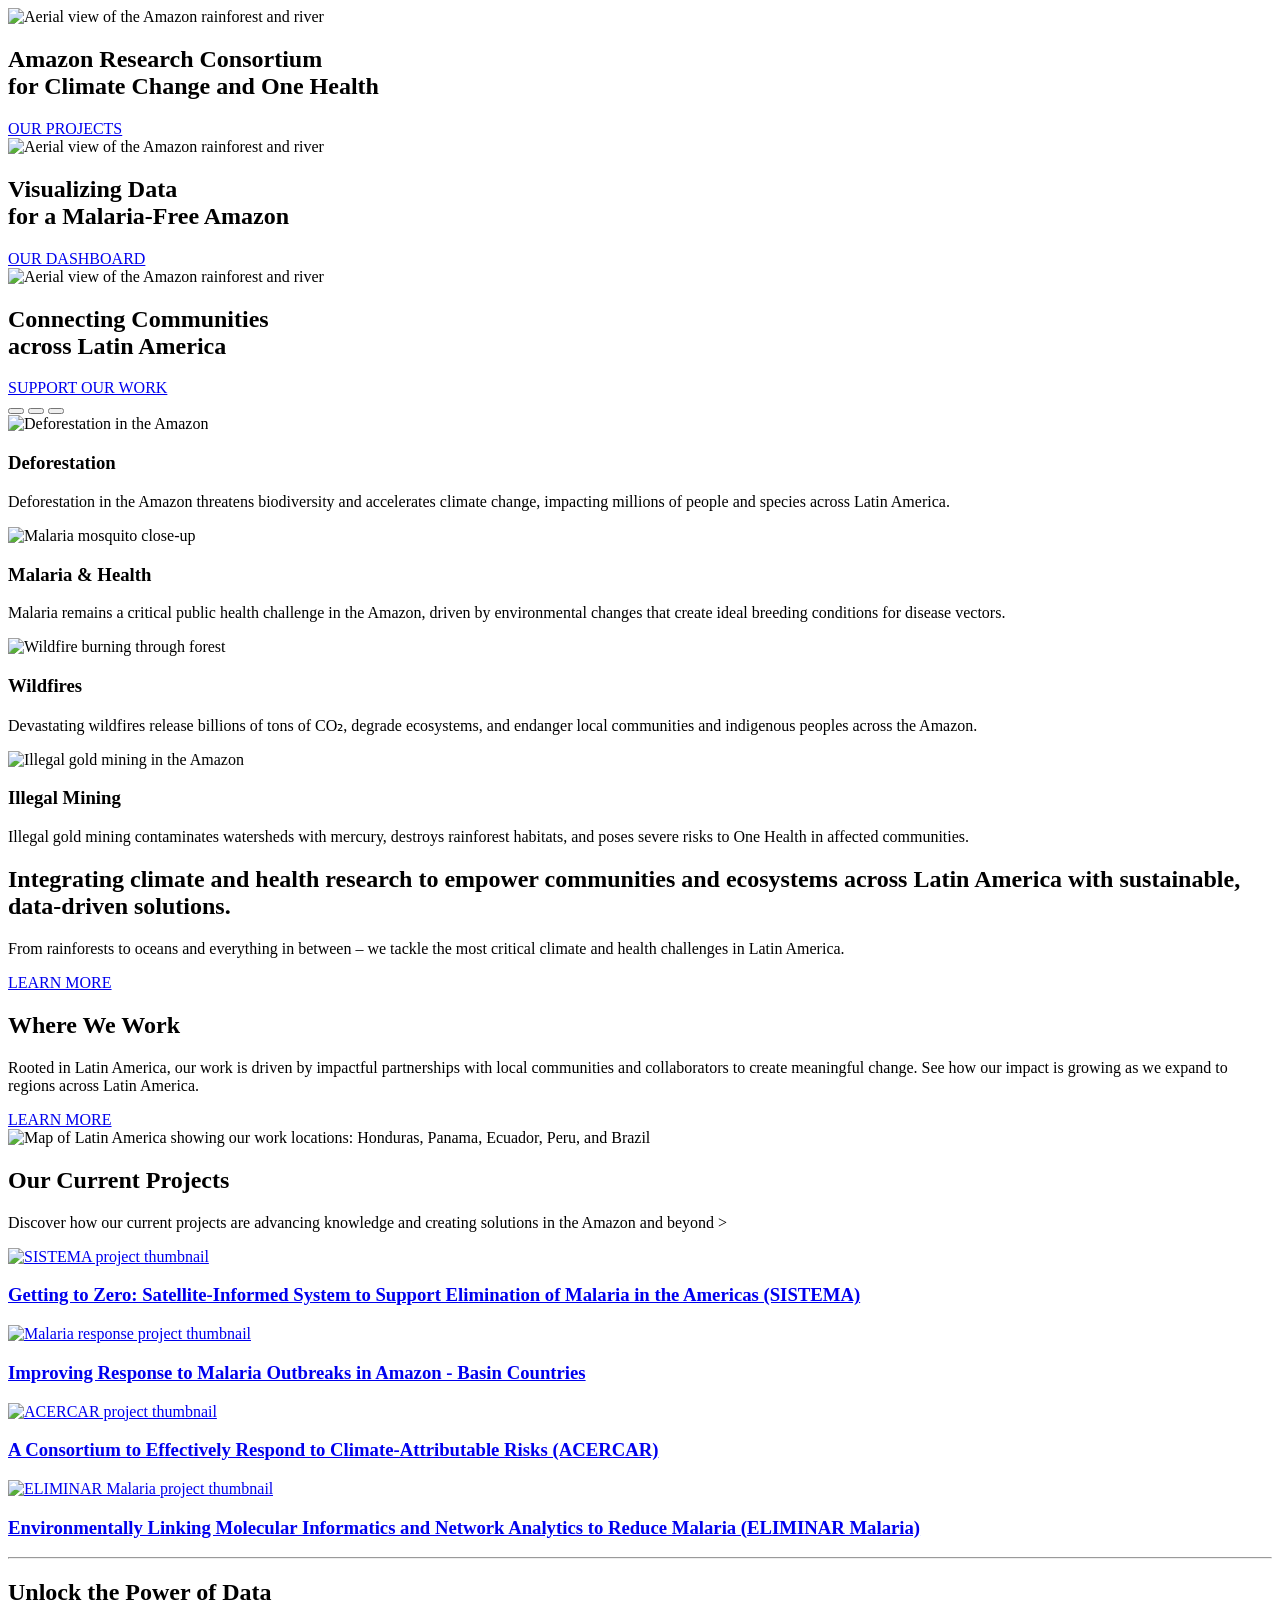
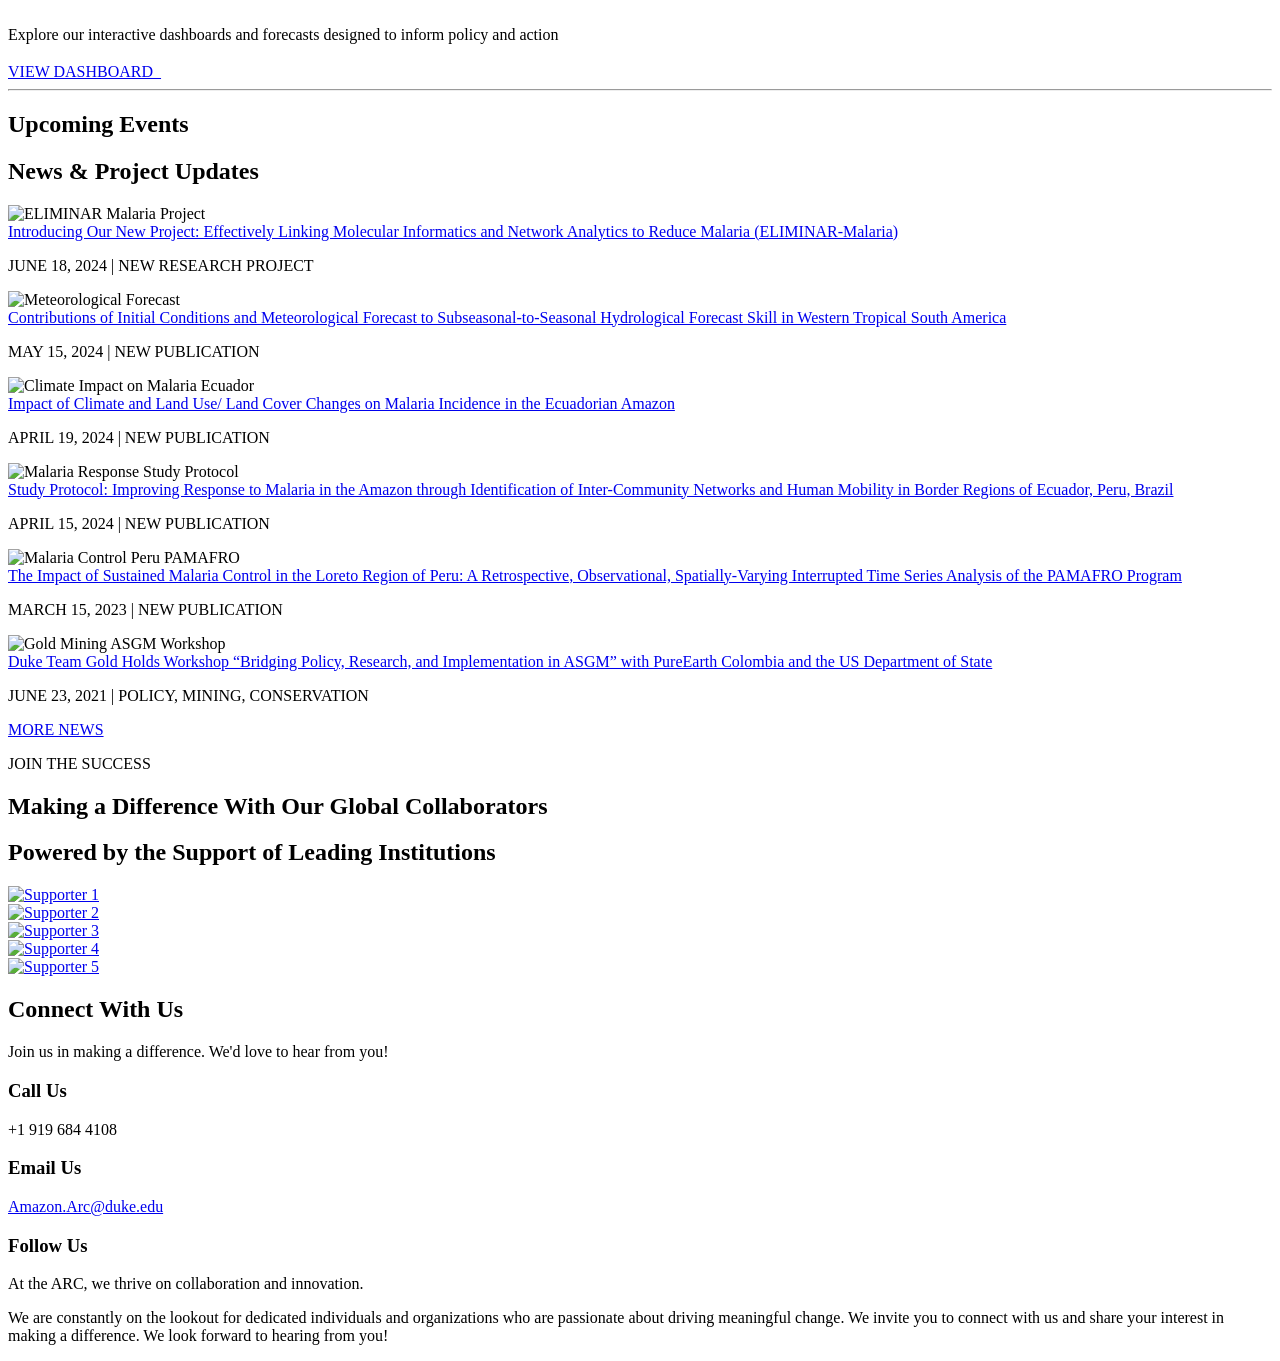
==== index.html @ e41f443b "main.html finished in desktop" ====
<!doctype html>
<html lang="en">
  <head>
    <meta charset="UTF-8" />
    <meta name="viewport" content="width=device-width, initial-scale=1.0" />
    <title>Amazon Research Consortium for Climate Change and One Health</title>
    <script>
      const isLocal = location.hostname === 'localhost' || location.hostname === '127.0.0.1';
      const base = document.createElement('base');
      base.href = isLocal ? '/' : '/amazonresearchconsortium/';
      document.head.prepend(base);
    </script>
    <link rel="stylesheet" href="css/index.css" />
  </head>
  <body>
    <div id="navbar"></div>
    <script src="js/components/navbar.js"></script>
    <script src="js/index.js" defer></script>

    <!-- Hero Section – Carousel -->
    <section class="hero">
      <div class="hero-track" id="heroCarousel">

        <!-- Slide 1 -->
        <div class="hero-slide">
          <img src="assets/Images-Media/banner-image1.jpg" alt="Aerial view of the Amazon rainforest and river" class="hero-img" />
          <div class="hero-overlay"></div>
          <div class="hero-content">
            <h1 class="hero-title">
              Amazon Research Consortium<br />
              <span class="hero-title-italic">for</span> Climate Change and One Health
            </h1>
            <a href="#our_projects" class="hero-cta">OUR PROJECTS <i class="fa-solid fa-caret-down"></i></a>
          </div>
        </div>

        <!-- Slide 2 -->
        <div class="hero-slide">
          <img src="assets/Images-Media/banner-image2.jpg" alt="Aerial view of the Amazon rainforest and river" class="hero-img" />
          <div class="hero-overlay"></div>
          <div class="hero-content">
            <h1 class="hero-title">
              Visualizing Data<br />
              <span class="hero-title-italic">for</span> a Malaria-Free Amazon
            </h1>
            <a href="#data-hub-section" class="hero-cta">OUR DASHBOARD <i class="fa-solid fa-caret-down"></i></a>
          </div>
        </div>

        <!-- Slide 3 -->
        <div class="hero-slide">
          <img src="assets/Images-Media/banner-image3.jpg" alt="Aerial view of the Amazon rainforest and river" class="hero-img" />
          <div class="hero-overlay"></div>
          <div class="hero-content">
            <h1 class="hero-title">
              Connecting Communities<br />
              <span class="hero-title-italic">across</span> Latin America
            </h1>
            <a href="#news-section" class="hero-cta">SUPPORT OUR WORK <i class="fa-solid fa-caret-down"></i></a>
          </div>
        </div>

      </div>

      <!-- Hero navigation dots -->
      <div class="hero-dots" id="heroDots">
        <button class="hero-dot active" aria-label="Slide 1"></button>
        <button class="hero-dot" aria-label="Slide 2"></button>
        <button class="hero-dot" aria-label="Slide 3"></button>
      </div>
    </section>

    <!-- Mission Section -->
    <section id="main-content" class="mission">
      <div class="mission-inner">
        <div class="mission-mosaic">

          <!-- Card 1: Deforestation -->
          <div class="flip-card" tabindex="0" role="button" aria-label="Learn about Deforestation">
            <div class="flip-card-inner">
              <div class="flip-card-front">
                <img src="assets/Images-Media/1.jpg" alt="Deforestation in the Amazon" class="mosaic-img" />
                <div class="flip-hint"><i class="fa-solid fa-hand-pointer"></i></div>
              </div>
              <div class="flip-card-back">
                <h3 class="flip-back-title">Deforestation</h3>
                <p class="flip-back-text">Deforestation in the Amazon threatens biodiversity and accelerates climate change, impacting millions of people and species across Latin America.</p>
              </div>
            </div>
          </div>

          <!-- Card 2: Malaria Mosquito -->
          <div class="flip-card" tabindex="0" role="button" aria-label="Learn about Malaria">
            <div class="flip-card-inner">
              <div class="flip-card-front">
                <img src="assets/Images-Media/2.jpg" alt="Malaria mosquito close-up" class="mosaic-img" />
                <div class="flip-hint"><i class="fa-solid fa-hand-pointer"></i></div>
              </div>
              <div class="flip-card-back">
                <h3 class="flip-back-title">Malaria &amp; Health</h3>
                <p class="flip-back-text">Malaria remains a critical public health challenge in the Amazon, driven by environmental changes that create ideal breeding conditions for disease vectors.</p>
              </div>
            </div>
          </div>

          <!-- Card 3: Wildfire -->
          <div class="flip-card" tabindex="0" role="button" aria-label="Learn about Wildfires">
            <div class="flip-card-inner">
              <div class="flip-card-front">
                <img src="assets/Images-Media/3.jpg" alt="Wildfire burning through forest" class="mosaic-img" />
                <div class="flip-hint"><i class="fa-solid fa-hand-pointer"></i></div>
              </div>
              <div class="flip-card-back">
                <h3 class="flip-back-title">Wildfires</h3>
                <p class="flip-back-text">Devastating wildfires release billions of tons of CO₂, degrade ecosystems, and endanger local communities and indigenous peoples across the Amazon.</p>
              </div>
            </div>
          </div>

          <!-- Card 4: Gold Mining -->
          <div class="flip-card" tabindex="0" role="button" aria-label="Learn about Gold Mining">
            <div class="flip-card-inner">
              <div class="flip-card-front">
                <img src="assets/Images-Media/4.jpg" alt="Illegal gold mining in the Amazon" class="mosaic-img" />
                <div class="flip-hint"><i class="fa-solid fa-hand-pointer"></i></div>
              </div>
              <div class="flip-card-back">
                <h3 class="flip-back-title">Illegal Mining</h3>
                <p class="flip-back-text">Illegal gold mining contaminates watersheds with mercury, destroys rainforest habitats, and poses severe risks to One Health in affected communities.</p>
              </div>
            </div>
          </div>

        </div>
        <div class="mission-text">
          <h2 class="mission-heading">
            Integrating climate and health research to empower communities
            and ecosystems across Latin America with sustainable, data-driven
            solutions.
          </h2>
          <p class="mission-sub">
            From rainforests to oceans and everything in between &ndash; we tackle the most
            critical climate and health challenges in Latin America.
          </p>
          <a href="pages/thegroup/about.html" class="mission-btn">LEARN MORE</a>
        </div>
      </div>
    </section>

    <!-- Where We Work Section -->
    <section class="where-we-work">
      <div class="where-inner">
        <div class="where-text">
          <h2 class="where-heading">Where We Work</h2>
          <p class="where-sub">
            Rooted in Latin America, our work is driven by impactful partnerships with local
            communities and collaborators to create meaningful change. See how our
            impact is growing as we expand to regions across Latin America.
          </p>
          <a href="#" class="where-btn">LEARN MORE</a>
        </div>
        <div class="where-map">
          <img
            src="assets/Images-Media/map-view.png"
            alt="Map of Latin America showing our work locations: Honduras, Panama, Ecuador, Peru, and Brazil"
            class="where-map-img"
          />
        </div>
      </div>
    </section>

    <!-- Our Current Projects Section -->
    <section id="our_projects" class="projects">
      <div class="projects-header">
        <h2 class="projects-title">Our Current Projects</h2>
        <p class="projects-subtitle">
          Discover how our current projects are advancing knowledge and creating solutions in the Amazon and beyond &gt;
        </p>
      </div>
      <div class="projects-grid">
        <a href="pages/ourwork/sistema.html" class="project-card">
          <div class="project-img-placeholder">
            <img src="assets/Images-Media/project1.jpg" alt="SISTEMA project thumbnail">
          </div>
          <h3 class="project-name">Getting to Zero: Satellite-Informed System to Support Elimination of Malaria in the Americas (SISTEMA)</h3>
        </a>
        <a href="pages/ourwork/malaria.html" class="project-card">
          <div class="project-img-placeholder">
            <img src="assets/Images-Media/project2.jpg" alt="Malaria response project thumbnail">
          </div>
          <h3 class="project-name">Improving Response to Malaria Outbreaks in Amazon - Basin Countries</h3>
        </a>
        <a href="pages/ourwork/acercar.html" class="project-card">
          <div class="project-img-placeholder">
            <img src="assets/Images-Media/project3.jpg" alt="ACERCAR project thumbnail">
          </div>
          <h3 class="project-name">A Consortium to Effectively Respond to Climate-Attributable Risks (ACERCAR)</h3>
        </a>
        <a href="pages/ourwork/eliminar.html" class="project-card">
          <div class="project-img-placeholder">
            <img src="assets/Images-Media/project4.jpg" alt="ELIMINAR Malaria project thumbnail">
          </div>
          <h3 class="project-name">Environmentally Linking Molecular Informatics and Network Analytics to Reduce Malaria (ELIMINAR Malaria)</h3>
        </a>
      </div>
    </section>

    <!-- Unlock the Power of Data – Hub Section -->
    <section id="data-hub-section" class="data-hub-section">
      <hr class="data-divider" />
      <h2 class="data-title">Unlock the Power of Data</h2>
      <p class="data-subtitle">Explore our interactive dashboards and forecasts designed to inform policy and action</p>

      <!-- Tab Navigation Strip -->
      <div class="data-tabs-wrap">
        <div class="data-tabs" id="dataTabs" role="tablist"></div>
      </div>

      <!-- Spotlight Panel -->
      <div class="data-spotlight">

        <!-- Left: Visual Preview -->
        <div class="data-preview" id="dataPreview">
          <div class="data-preview-top">
            <span class="data-preview-dot"></span>
            <span class="data-preview-dot"></span>
            <span class="data-preview-dot"></span>
          </div>
          <div class="data-preview-body">
            <i class="data-preview-icon" id="dataPreviewIcon"></i>
            <p class="data-preview-label" id="dataPreviewLabel"></p>
          </div>
          <div class="data-preview-chart" id="dataPreviewChart"></div>
        </div>

        <!-- Right: Info Panel -->
        <div class="data-info" id="dataInfo">
          <span class="data-badge" id="dataBadge"></span>
          <h3 class="data-spot-title" id="dataSpotTitle"></h3>
          <p class="data-spot-desc" id="dataSpotDesc"></p>
          <div class="data-spot-tags" id="dataSpotTags"></div>
          <a href="#" class="data-view-btn" id="dataViewBtn">
            VIEW DASHBOARD &nbsp;<i class="fa-solid fa-arrow-up-right-from-square"></i>
          </a>
        </div>

      </div>
    </section>

    <!-- Upcoming Events Section -->
    <section class="events">
      <hr class="events-divider" />
      <h2 class="events-title">Upcoming Events</h2>
      <!-- Events are loaded dynamically from events.json -->
      <div class="events-content"></div>
    </section>
    <script src="js/components/events.js"></script>

    <!-- News & Project Updates Section -->
    <section id="news-section" class="news">
      <h2 class="news-title">News & Project Updates</h2>
      <div class="news-grid">

        <!-- Card 1 -->
        <article class="news-card">
          <div class="news-card__img">
            <img src="assets/Images-Media/news1.jpg" alt="ELIMINAR Malaria Project">
          </div>
          <div class="news-card__body">
            <a href="https://journals.ametsoc.org/view/journals/hydr/25/5/JHM-D-23-0064.1.xml" class="news-card__link">Introducing Our New Project: Effectively Linking Molecular Informatics and Network Analytics to Reduce Malaria (ELIMINAR-Malaria)</a>
            <p class="news-card__meta">JUNE 18, 2024 | NEW RESEARCH PROJECT</p>
          </div>
        </article>

        <!-- Card 2 -->
        <article class="news-card">
          <div class="news-card__img">
            <img src="assets/Images-Media/news2.jpg" alt="Meteorological Forecast">
          </div>
          <div class="news-card__body">
            <a href="https://journals.ametsoc.org/view/journals/hydr/25/5/JHM-D-23-0064.1.xml" class="news-card__link">Contributions of Initial Conditions and Meteorological Forecast to Subseasonal-to-Seasonal Hydrological Forecast Skill in Western Tropical South America</a>
            <p class="news-card__meta">MAY 15, 2024 | NEW PUBLICATION</p>
          </div>
        </article>

        <!-- Card 3 -->
        <article class="news-card">
          <div class="news-card__img">
            <img src="assets/Images-Media/news3.jpg" alt="Climate Impact on Malaria Ecuador">
          </div>
          <div class="news-card__body">
            <a href="https://journals.plos.org/climate/article?id=10.1371/journal.pclm.0000315" class="news-card__link">Impact of Climate and Land Use/ Land Cover Changes on Malaria Incidence in the Ecuadorian Amazon</a>
            <p class="news-card__meta">APRIL 19, 2024 | NEW PUBLICATION</p>
          </div>
        </article>

        <!-- Card 4 -->
        <article class="news-card">
          <div class="news-card__img">
            <img src="assets/Images-Media/news4.jpg" alt="Malaria Response Study Protocol">
          </div>
          <div class="news-card__body">
            <a href="https://bmjopen.bmj.com/content/14/4/e078911.info" class="news-card__link">Study Protocol: Improving Response to Malaria in the Amazon through Identification of Inter-Community Networks and Human Mobility in Border Regions of Ecuador, Peru, Brazil</a>
            <p class="news-card__meta">APRIL 15, 2024 | NEW PUBLICATION</p>
          </div>
        </article>

        <!-- Card 5 -->
        <article class="news-card">
          <div class="news-card__img">
            <img src="assets/Images-Media/news5.jpg" alt="Malaria Control Peru PAMAFRO">
          </div>
          <div class="news-card__body">
            <a href="https://www.thelancet.com/journals/lanam/article/PIIS2667-193X(23)00051-0/fulltext" class="news-card__link">The Impact of Sustained Malaria Control in the Loreto Region of Peru: A Retrospective, Observational, Spatially-Varying Interrupted Time Series Analysis of the PAMAFRO Program</a>
            <p class="news-card__meta">MARCH 15, 2023 | NEW PUBLICATION</p>
          </div>
        </article>

        <!-- Card 6 -->
        <article class="news-card">
          <div class="news-card__img">
            <img src="assets/Images-Media/news6.jpg" alt="Gold Mining ASGM Workshop">
          </div>
          <div class="news-card__body">
            <a href="https://www.thelancet.com/journals/lanam/article/PIIS2667-193X(23)00051-0/fulltext" class="news-card__link">Duke Team Gold Holds Workshop &ldquo;Bridging Policy, Research, and Implementation in ASGM&rdquo; with PureEarth Colombia and the US Department of State</a>
            <p class="news-card__meta">JUNE 23, 2021 | POLICY, MINING, CONSERVATION</p>
          </div>
        </article>

      </div>
      <a href="pages/news.html" class="news-btn">MORE NEWS</a>
    </section>

    <!-- Global Collaborators -->
    <section class="collaborators">
      <p class="collaborators-label">JOIN THE SUCCESS</p>
      <h2 class="collaborators-title">Making a Difference With Our Global Collaborators</h2>
      <div id="partners"></div>
      <script src="js/components/partners.js"></script>
    </section>

    <!-- Powered by the Support of Leading Institutions -->
    <section class="supporters">
      <h2 class="supporters-title">Powered by the Support of Leading Institutions</h2>
      <div class="supporters-grid">
        <div class="supporters-logo">
          <a href="https://climate.duke.edu">
            <img src="assets/Logo/logo11.png" alt="Supporter 1">
          </a>
        </div>
        <div class="supporters-logo">
          <a href="https://nicholas.duke.edu">
            <img src="assets/Logo/logo12.png" alt="Supporter 2">
          </a>
        </div>
        <div class="supporters-logo">
          <a href="https://appliedsciences.nasa.gov">
            <img src="assets/Logo/logo13.png" alt="Supporter 3">
          </a>
        </div>
        <div class="supporters-logo">
          <a href="https://www.niaid.nih.gov">
            <img src="assets/Logo/logo14.png" alt="Supporter 4">
          </a>
        </div>
        <div class="supporters-logo">
          <a href="https://www.niehs.nih.gov">
            <img src="assets/Logo/logo15.png" alt="Supporter 5">
          </a>
        </div>
      </div>
    </section>

    <!-- Connect With Us Section -->
    <section class="connect" style="background-image: url('assets/Banner-Image/1.png');">
      <div class="connect-overlay"></div>
      <div class="connect-container">
        <div class="connect-header">
          <h2 class="connect-title">Connect With Us</h2>
          <p class="connect-subtitle">Join us in making a difference. We'd love to hear from you!</p>
        </div>

        <div class="connect-content">
          <!-- Contact Info Cards -->
          <div class="contact-info-cards">
            <!-- Phone Card -->
            <div class="info-card">
              <div class="info-card__icon">
                <i class="fa-solid fa-phone"></i>
              </div>
              <h3 class="info-card__title">Call Us</h3>
              <p class="info-card__text">+1 919 684 4108</p>
            </div>

            <!-- Email Card -->
            <div class="info-card">
              <div class="info-card__icon">
                <i class="fa-solid fa-envelope"></i>
              </div>
              <h3 class="info-card__title">Email Us</h3>
              <p class="info-card__text"><a href="mailto:Amazon.Arc@duke.edu">Amazon.Arc@duke.edu</a></p>
            </div>

            <!-- Social Card -->
            <div class="info-card">
              <div class="info-card__icon">
                <i class="fa-solid fa-share-nodes"></i>
              </div>
              <h3 class="info-card__title">Follow Us</h3>
              <div class="info-card__socials">
                <a href="https://x.com/AmazonARC" target="_blank" rel="noopener" title="Follow on X">
                  <i class="fa-brands fa-x-twitter"></i>
                </a>
                <a href="https://www.linkedin.com/company/amazon-research-consortium" target="_blank" rel="noopener" title="Connect on LinkedIn">
                  <i class="fa-brands fa-linkedin-in"></i>
                </a>
              </div>
            </div>
          </div>

          <!-- Right Side Message -->
          <div class="connect-message">
            <div class="message-box">
              <p class="message-italic">At the ARC, we thrive on collaboration and innovation.</p>
              <p class="message-text">
                We are constantly on the lookout for dedicated individuals and organizations who are
                passionate about driving meaningful change. We invite you to connect with us and share your
                interest in making a difference. We look forward to hearing from you!
              </p>
            </div>
          </div>
        </div>
      </div>
    </section>

    <!-- Footer (component) -->
    <div id="footer"></div>
    <script src="js/components/footer.js"></script>
    <script src="js/components/scroll-to-top.js"></script>
  </body>
</html>
---- css/index.css ----
/* Global reset */
html {
  scroll-behavior: smooth;
}

*,
*::before,
*::after {
  box-sizing: border-box;
  margin: 0;
  padding: 0;
}

body {
  font-family: Arial, Helvetica, sans-serif;
  color: #333;
  line-height: 1.6;
}

/*LINK Hero Section */
.hero {
  position: relative;
  width: 100%;
  height: 90vh;
  overflow: hidden;
}

.hero-img {
  position: absolute;
  top: 0;
  left: 0;
  width: 100%;
  height: 100%;
  object-fit: cover;
  object-position: center;
}

.hero-overlay {
  position: absolute;
  inset: 0;
  background: linear-gradient(
    to bottom,
    rgba(223, 215, 215, 0.089) 0%,
    rgba(44, 43, 43, 0.781) 70%,
    rgba(6, 6, 6, 0.628) 100%
  );
}

.hero-content {
  position: absolute;
  inset: 0;
  display: flex;
  flex-direction: column;
  justify-content: flex-end;
  padding: 3rem 4rem;
}

.hero-title {
  font-family: Georgia, "Times New Roman", Times, serif;
  font-weight: 400;
  font-size: 3.5rem;
  line-height: 1.15;
  color: #fff;
  text-shadow: 2px 2px 8px rgba(0, 0, 0, 0.4);
  margin-bottom: 0.5rem;
}

.hero-title-italic {
  font-style: italic;
  font-size: 2.3rem;
  position: relative;
  top: -20px;
  color: #fff;
  text-shadow: 2px 2px 8px rgba(0, 0, 0, 0.4);
  letter-spacing: 0.02em;
  margin-bottom: 2rem;
}

.hero-cta {
  display: inline-flex;
  align-items: center;
  gap: 0.45rem;
  align-self: flex-end;
  padding: 0.9rem 2.4rem;
  border: 2px solid #c8a84b;
  border-radius: 50px;
  background: #c8a84b;
  color: #00264a;
  font-family: "Source Sans 3", Arial, sans-serif;
  font-size: 0.85rem;
  font-weight: 700;
  letter-spacing: 0.15em;
  text-transform: uppercase;
  text-decoration: none;
  cursor: pointer;
  transition: background 0.3s ease, border-color 0.3s ease, transform 0.3s ease, box-shadow 0.3s ease;
}

.hero-cta:hover {
  background: #dfc06a;
  border-color: #dfc06a;
  color: #00264a;
  transform: translateY(-3px);
  box-shadow: 0 8px 24px rgba(200, 168, 75, 0.45);
}

/* Hero carousel track */
.hero-track {
  display: flex;
  height: 100%;
  transition: transform 0.7s ease;
  will-change: transform;
}

.hero-slide {
  position: relative;
  flex: 0 0 100%;
  height: 100%;
  overflow: hidden;
}

/* Hero navigation dots */
.hero-dots {
  position: absolute;
  bottom: 1.5rem;
  left: 50%;
  transform: translateX(-50%);
  display: flex;
  gap: 0.75rem;
  z-index: 10;
}

.hero-dot {
  width: 11px;
  height: 11px;
  border-radius: 50%;
  background: rgba(255, 255, 255, 0.45);
  border: 2px solid #fff;
  cursor: pointer;
  padding: 0;
  transition: background 0.3s ease, transform 0.3s ease, border-color 0.3s ease;
}

.hero-dot.active {
  background: #c8a84b;
  border-color: #c8a84b;
  transform: scale(1.25);
}

.hero-dot:hover:not(.active) {
  background: rgba(255, 255, 255, 0.75);
}

/* Responsive adjustments */
@media (max-width: 768px) {
  .hero {
    height: 40vh;
  }

  .hero-content {
    padding: 2rem 1.5rem;
  }

  .hero-cta {
    align-self: center;
    padding: 0.7rem 1.8rem;
    font-size: 0.75rem;
    gap: 0.35rem;
    margin: 1.5rem;
  }
  .hero-title {
    font-weight: 400;
    font-size: 1.5rem;
    line-height: 1.15;
    padding-bottom: 0;
    margin-bottom: 0.3rem;
    text-shadow: 2px 2px 6px rgba(0, 0, 0, 0.5);
  }

  .hero-title-italic {
    font-size: 1.7rem;
    position: relative;
    top: 0px;
    text-shadow: 2px 2px 6px rgba(0, 0, 0, 0.5);
    margin-bottom: 1.5rem;
  }
}

/* ========================
   Mission Section
   ======================== */
.mission {
  padding: 6rem 4rem;
  background: #fff;
  overflow: hidden;
}

.mission-inner {
  max-width: 1300px;
  margin: 0 auto;
  display: flex;
  align-items: center;
  gap: 5rem;
}

/* --- 2x2 Flip Card Grid --- */
.mission-mosaic {
  flex: 0 0 46%;
  min-width: 0;
  display: grid;
  grid-template-columns: 1fr 1fr;
  grid-template-rows: 1fr 1fr;
  gap: 0.75rem;
}

/* Flip card wrapper */
.flip-card {
  position: relative;
  cursor: pointer;
  perspective: 1000px;
  border-radius: 4px;
  outline: none;
}

.flip-card:focus-visible {
  box-shadow: 0 0 0 3px #c8a84b;
}

.flip-card-inner {
  position: relative;
  width: 100%;
  aspect-ratio: 1 / 1;
  transition: transform 0.65s ease;
  transform-style: preserve-3d;
}

.flip-card.flipped .flip-card-inner {
  transform: rotateY(180deg);
}

.flip-card-front,
.flip-card-back {
  position: absolute;
  inset: 0;
  width: 100%;
  height: 100%;
  backface-visibility: hidden;
  -webkit-backface-visibility: hidden;
  border-radius: 4px;
  overflow: hidden;
}

.flip-card-back {
  background: #00264a;
  color: #fff;
  transform: rotateY(180deg);
  display: flex;
  flex-direction: column;
  justify-content: center;
  align-items: center;
  padding: 1.25rem;
  text-align: center;
  gap: 0.6rem;
}

.mosaic-img {
  display: block;
  width: 100%;
  height: 100%;
  object-fit: cover;
  border-radius: 4px;
  transition: transform 0.35s ease, opacity 0.35s ease;
  box-shadow: 0 4px 20px rgba(0, 0, 0, 0.12);
}

.flip-card:not(.flipped):hover .mosaic-img {
  transform: scale(1.04);
  opacity: 0.88;
}

/* Pulsing click hint icon */
.flip-hint {
  position: absolute;
  bottom: 0.55rem;
  right: 0.55rem;
  background: rgba(0, 0, 0, 0.55);
  border-radius: 50%;
  width: 2.1rem;
  height: 2.1rem;
  display: flex;
  align-items: center;
  justify-content: center;
  color: #fff;
  font-size: 0.9rem;
  pointer-events: none;
  animation: pulse-hint 1.8s ease-in-out infinite;
  transition: opacity 0.3s ease;
}

.flip-card.flipped .flip-hint {
  opacity: 0;
}

@keyframes pulse-hint {
  0%,
  100% { opacity: 0.7; transform: scale(1); }
  50%  { opacity: 1;   transform: scale(1.2); }
}

/* Back face text */
.flip-back-title {
  font-family: Georgia, "Times New Roman", Times, serif;
  font-size: clamp(0.95rem, 1.4vw, 1.3rem);
  font-weight: 600;
  color: #c8a84b;
}

.flip-back-text {
  font-size: clamp(0.72rem, 1vw, 0.9rem);
  color: rgba(255, 255, 255, 0.9);
  line-height: 1.6;
}

/* --- Text Column --- */
.mission-text {
  flex: 1;
  min-width: 0;
}

.mission-heading {
  font-family: Georgia, "Times New Roman", Times, serif;
  font-weight: 400;
  font-size: clamp(1.6rem, 2.6vw, 2.3rem);
  line-height: 1.4;
  color: #14505c;
  margin-bottom: 1.5rem;
}

.mission-sub {
  font-size: 1.05rem;
  color: #555;
  line-height: 1.75;
  margin-bottom: 2.5rem;
  max-width: 520px;
}

.mission-btn {
  display: inline-block;
  padding: 1rem 2.4rem;
  background: #00264a;
  color: #fff;
  font-weight: 700;
  font-size: 0.9rem;
  letter-spacing: 0.1em;
  text-decoration: none;
  border: 2px solid #00264a;
  transition:
    background 0.3s ease,
    color 0.3s ease,
    transform 0.3s ease;
}

.mission-btn:hover {
  background: transparent;
  color: #00264a;
  transform: translateY(-2px);
}

/* Mission responsive */
@media (max-width: 1024px) {
  .mission {
    padding: 4rem 2.5rem;
  }

  .mission-inner {
    gap: 3rem;
  }
}

@media (max-width: 768px) {
  .mission {
    padding: 3rem 1.5rem;
  }

  .mission-inner {
    flex-direction: column;
    gap: 2.5rem;
  }

  .mission-mosaic {
    flex: none;
    width: 100%;
    max-width: 500px;
  }

  .mission-text {
    text-align: center;
  }

  .mission-sub {
    max-width: none;
  }

  .mission-btn {
    margin: 0 auto;
  }
}

/* ========================
   Where We Work Section
   ======================== */
.where-we-work {
  position: relative;
  background: linear-gradient(180deg, #fbfdff 0%, #f3faff 40%, #96c3e9 100%);
  overflow: hidden;
}

.where-inner {
  max-width: 1100px;
  margin: 0 auto;
  display: flex;
  align-items: flex-start;
  gap: 2rem;
}

.where-text {
  flex: 0 0 38%;
  padding: 2rem 0 3rem;
}

.where-heading {
  font-family: Georgia, "Times New Roman", Times, serif;
  font-weight: 400;
  font-size: clamp(1.4rem, 2.2vw, 1.9rem);
  line-height: 1.3;
  color: #14505c;
  margin-bottom: 1rem;
}

.where-sub {
  font-size: 0.93rem;
  color: #444;
  line-height: 1.7;
  margin-bottom: 1.8rem;
  max-width: 420px;
}

.where-btn {
  display: inline-block;
  padding: 0.8rem 2rem;
  background: #00264a;
  color: #fff;
  font-weight: 700;
  font-size: 0.85rem;
  letter-spacing: 0.1em;
  text-decoration: none;
  border: 2px solid #00264a;
  transition:
    background 0.3s ease,
    color 0.3s ease,
    transform 0.3s ease;
}

.where-btn:hover {
  background: transparent;
  color: #00264a;
  transform: translateY(-2px);
}

.where-map {
  flex: 1;
  min-width: 0;
  position: relative;
  align-self: flex-start;
  margin-right: -4rem;
}

.where-map-img {
  display: block;
  width: 100%;
  max-width: 500px;
  height: auto;
}

/* Where We Work responsive */
@media (max-width: 1024px) {
  .where-we-work {
    padding: 4rem 0 0 2.5rem;
  }

  .where-inner {
    gap: 1.5rem;
  }

  .where-map {
    margin-right: -2.5rem;
  }
}

@media (max-width: 768px) {
  .where-we-work {
    padding: 3rem 1.5rem 0;
  }

  .where-inner {
    flex-direction: column;
    gap: 2rem;
  }

  .where-text {
    flex: none;
    text-align: center;
    padding: 0 0 1rem;
  }

  .where-sub {
    max-width: none;
  }

  .where-btn {
    margin: 0 auto;
  }

  .where-map {
    margin-right: -1.5rem;
  }

  .where-map-img {
    width: 100%;
  }
}


/* ========================
   Our Current Projects Section
   ======================== */
.projects {
  padding: 3rem 4rem;
  background: #fff;
}

.projects-header {
  text-align: center;
  margin-bottom: 3rem;
}

.projects-title {
  font-family: Georgia, "Times New Roman", Times, serif;
  font-weight: 400;
  font-size: clamp(1.8rem, 2.8vw, 2.5rem);
  color: #14505c;
  margin-bottom: 0.75rem;
}

.projects-subtitle {
  font-size: 1rem;
  color: #555;
  max-width: 700px;
  margin: 0 auto;
}

.projects-grid {
  display: grid;
  grid-template-columns: repeat(4, 1fr);
  gap: 1.5rem;
  max-width: 1300px;
  margin: 0 auto;
}

.project-card {
  text-decoration: none;
  display: flex;
  flex-direction: column;
  gap: 1rem;
  transition: transform 0.3s ease;
}

.project-card:hover {
  transform: translateY(-4px);
}

.project-img-placeholder {
  width: 100%;
  aspect-ratio: 4 / 3;
  background: #b0b8bf; /* fallback color while image loads */
  border-radius: 2px;
  background-size: cover;       /* preserved for compatibility if backgrounds are used */
  background-position: center;  /* center the focal point */
  background-repeat: no-repeat;
  position: relative;           /* for optional overlay pseudo-element */
  overflow: hidden;
  min-height: 140px;            /* fallback for browsers without aspect-ratio */
}

/* Optional subtle overlay if you want to darken images for better contrast */
.project-img-placeholder::after{
  content: "";
  position: absolute;
  inset: 0;
  background: linear-gradient(180deg, rgba(0,0,0,0.0) 0%, rgba(0,0,0,0.18) 100%);
  pointer-events: none;
}

/* Images placed with <img> should fill the placeholder */
.project-img-placeholder img{
  display: block;
  width: 100%;
  height: 100%;
  object-fit: cover;
  object-position: center;
  border-radius: 2px;
}

.project-card:hover .project-img-placeholder {
  box-shadow: 0 6px 20px rgba(0, 0, 0, 0.15);
}

.project-name {
  font-family: Arial, Helvetica, sans-serif;
  font-weight: 700;
  font-size: 0.95rem;
  line-height: 1.45;
  color: #e87722;
}

.project-card:hover .project-name {
  text-decoration: underline;
}

/* Projects responsive */
@media (max-width: 1024px) {
  .projects {
    padding: 4rem 2.5rem;
  }

  .projects-grid {
    grid-template-columns: repeat(2, 1fr);
    gap: 2rem;
  }
}

@media (max-width: 600px) {
  .projects {
    padding: 3rem 1.5rem;
  }

  .projects-grid {
    grid-template-columns: 1fr;
    gap: 2rem;
  }
}

/* ======================================
   Unlock the Power of Data – Hub
   ====================================== */
.data-hub-section {
  padding: 3rem 4rem 5rem;
  background: #fafafa;
}

.data-divider {
  border: none;
  border-top: 2px solid #ccc;
  margin-bottom: 2.5rem;
  max-width: 1200px;
  margin-left: auto;
  margin-right: auto;
}

.data-title {
  font-family: Georgia, "Times New Roman", Times, serif;
  font-weight: 400;
  font-style: italic;
  font-size: clamp(1.8rem, 2.8vw, 2.5rem);
  color: #14505c;
  text-align: center;
  margin-bottom: 0.5rem;
}

.data-subtitle {
  font-family: Arial, Helvetica, sans-serif;
  font-size: 0.93rem;
  color: #444;
  text-align: center;
  margin-bottom: 2.5rem;
}

/* --- Tab Strip --- */
.data-tabs-wrap {
  overflow-x: auto;
  -webkit-overflow-scrolling: touch;
  scrollbar-width: none;
  max-width: 1200px;
  margin: 0 auto 2.5rem;
}

.data-tabs-wrap::-webkit-scrollbar {
  display: none;
}

.data-tabs {
  display: flex;
  gap: 0.5rem;
  justify-content: center;
  flex-wrap: wrap;
  padding: 4px 4px;
}

.data-tab {
  display: flex;
  flex-direction: column;
  align-items: center;
  gap: 0.4rem;
  padding: 0.7rem 1.2rem;
  border: 2px solid #ddd;
  border-radius: 10px;
  background: #fff;
  color: #666;
  font-family: Arial, Helvetica, sans-serif;
  font-size: 0.68rem;
  font-weight: 700;
  letter-spacing: 0.05em;
  text-transform: uppercase;
  cursor: pointer;
  min-width: 88px;
  white-space: nowrap;
  transition: all 0.25s ease;
}

.data-tab i {
  font-size: 1.4rem;
  color: #e87722;
  transition: color 0.25s ease;
}

.data-tab:hover {
  border-color: #14505c;
  background: #f0f7f8;
  color: #14505c;
  transform: translateY(-2px);
  box-shadow: 0 4px 12px rgba(20, 80, 92, 0.15);
}

.data-tab.active {
  background: #00264a;
  border-color: #00264a;
  color: #fff;
  box-shadow: 0 4px 16px rgba(0, 38, 74, 0.35);
}

.data-tab.active i {
  color: #c8a84b;
}

/* --- Spotlight Layout --- */
.data-spotlight {
  display: flex;
  gap: 2.5rem;
  align-items: stretch;
  max-width: 1200px;
  margin: 0 auto;
}

/* --- Preview Panel (mock dashboard window) --- */
.data-preview {
  flex: 0 0 58%;
  min-height: 360px;
  border-radius: 12px;
  overflow: hidden;
  box-shadow: 0 16px 48px rgba(0, 0, 0, 0.22);
  display: flex;
  flex-direction: column;
  transition: opacity 0.2s ease, transform 0.2s ease;
  background-size: contain;
  background-position: center;
  background-repeat: no-repeat;
  background-color: #ffffff;
  position: relative;
}

.data-fading {
  opacity: 0 !important;
  transform: translateY(6px) !important;
}

.data-preview-top {
  display: flex;
  gap: 6px;
  align-items: center;
  padding: 0.8rem 1.2rem;
  background: #f0f0f0;
  z-index: 10;
  position: absolute;
  top: 0;
  left: 0;
  right: 0;
  box-shadow: 0 1px 4px rgba(0, 0, 0, 0.1);
  height: 30px;
  border-radius: 12px 12px 0 0;
}

.data-preview-dot {
  width: 10px;
  height: 10px;
  border-radius: 50%;
  background: rgba(232, 229, 229, 0.765);
}

.data-preview-body {
  flex: 1;
  display: none;
  flex-direction: column;
  align-items: center;
  justify-content: center;
  gap: 0.85rem;
  padding: 1.5rem 2rem;
}

.data-preview-icon {
  font-size: 5.5rem;
  color: rgba(255, 255, 255, 0.18);
}

.data-preview-label {
  font-family: Arial, Helvetica, sans-serif;
  font-size: 0.72rem;
  font-weight: 700;
  letter-spacing: 0.14em;
  color: rgba(255, 255, 255, 0.45);
  text-transform: uppercase;
  text-align: center;
}

.data-preview-chart {
  display: none;
  align-items: flex-end;
  gap: 6px;
  padding: 0 1.5rem 1.25rem;
  height: 80px;
}

.dpc-bar {
  flex: 1;
  height: var(--h, 50%);
  background: rgba(255, 255, 255, 0.22);
  border-radius: 3px 3px 0 0;
  transition: height 0.6s ease;
}

/* --- Info Panel --- */
.data-info {
  flex: 1;
  display: flex;
  flex-direction: column;
  justify-content: center;
  gap: 1.1rem;
  padding: 0.5rem 0;
  transition: opacity 0.2s ease, transform 0.2s ease;
}

.data-badge {
  display: inline-block;
  padding: 0.32rem 0.9rem;
  background: #e87722;
  color: #fff;
  border-radius: 50px;
  font-family: Arial, Helvetica, sans-serif;
  font-size: 0.68rem;
  font-weight: 700;
  letter-spacing: 0.12em;
  align-self: flex-start;
}

.data-spot-title {
  font-family: Georgia, "Times New Roman", Times, serif;
  font-weight: 400;
  font-size: clamp(1.25rem, 2vw, 1.8rem);
  line-height: 1.35;
  color: #00264a;
}

.data-spot-desc {
  font-family: Arial, Helvetica, sans-serif;
  font-size: 0.95rem;
  color: #555;
  line-height: 1.75;
}

.data-spot-tags {
  display: flex;
  flex-wrap: wrap;
  gap: 0.4rem;
}

.data-spot-tag {
  padding: 0.28rem 0.8rem;
  background: #eaf3f5;
  color: #14505c;
  border-radius: 50px;
  font-family: Arial, Helvetica, sans-serif;
  font-size: 0.73rem;
  font-weight: 600;
}

.data-view-btn {
  display: inline-flex;
  align-items: center;
  gap: 0.5rem;
  align-self: flex-start;
  padding: 0.9rem 2.2rem;
  background: #00264a;
  color: #fff;
  font-family: Arial, Helvetica, sans-serif;
  font-weight: 700;
  font-size: 0.85rem;
  letter-spacing: 0.1em;
  text-decoration: none;
  border: 2px solid #00264a;
  transition: background 0.3s ease, color 0.3s ease, transform 0.3s ease;
  margin-top: 0.4rem;
}

.data-view-btn:hover {
  background: transparent;
  color: #00264a;
  transform: translateY(-2px);
}

/* Hub responsive */
@media (max-width: 900px) {
  .data-hub-section {
    padding: 2.5rem 2rem 4rem;
  }

  .data-spotlight {
    flex-direction: column;
  }

  .data-preview {
    flex: none;
    min-height: 280px;
  }
}

@media (max-width: 600px) {
  .data-hub-section {
    padding: 2rem 1.25rem 3rem;
  }

  .data-tab span {
    display: none;
  }

  .data-tab {
    min-width: 52px;
    padding: 0.65rem 0.75rem;
  }

  .data-preview {
    min-height: 220px;
  }
}

/* ========================
   Upcoming Events Section
   ======================== */
.events {
  padding: 3rem 4rem 5rem;
  background: #fff;
  max-width: 1100px;
  margin: 0 auto;
}

.events-divider {
  border: none;
  border-top: 2px solid #ccc;
  margin-bottom: 2.5rem;
}

.events-title {
  font-family: Georgia, "Times New Roman", Times, serif;
  font-weight: 400;
  font-size: clamp(1.8rem, 2.8vw, 2.5rem);
  color: #14505c;
  margin-bottom: 0.25rem;
  padding-bottom: 0.5rem;
  border-bottom: 3px solid #e87722;
  display: inline-block;
}

.events-content {
  margin-top: 2.5rem;
}

.events-event-title {
  font-family: Arial, Helvetica, sans-serif;
  font-weight: 700;
  font-size: 1.05rem;
  letter-spacing: 0.03em;
  color: #e87722;
  text-transform: uppercase;
  margin-bottom: 1.2rem;
}

.events-subtitle {
  font-family: Arial, Helvetica, sans-serif;
  font-weight: 700;
  font-size: 0.95rem;
  color: #333;
  margin-top: 1.8rem;
  margin-bottom: 0.4rem;
}

.events-text {
  font-size: 0.93rem;
  color: #444;
  line-height: 1.7;
  margin-bottom: 0.5rem;
}

.events-list {
  list-style: none;
  padding: 0;
  margin: 0.5rem 0 0;
}

.events-list li {
  font-size: 0.93rem;
  color: #444;
  line-height: 1.7;
  padding-left: 1rem;
}

.events-list li::before {
  content: "\2013";
  margin-right: 0.5rem;
  margin-left: -1rem;
}

.events-btn {
  display: inline-block;
  margin-top: 2rem;
  padding: 0.9rem 2.2rem;
  background: #00264a;
  color: #fff;
  font-weight: 700;
  font-size: 0.85rem;
  letter-spacing: 0.1em;
  text-decoration: none;
  border: 2px solid #00264a;
  transition:
    background 0.3s ease,
    color 0.3s ease,
    transform 0.3s ease;
}

.events-btn:hover {
  background: transparent;
  color: #00264a;
  transform: translateY(-2px);
}

/* Events responsive */
@media (max-width: 768px) {
  .events {
    padding: 2rem 1.5rem 3rem;
  }
}

/* ==============================
   News & Project Updates Section
   ============================== */
.news {
  padding: 4rem 4rem 5rem;
  background: #fff;
  max-width: 1200px;
  margin: 0 auto;
}

.news-title {
  font-family: Georgia, "Times New Roman", Times, serif;
  font-weight: 400;
  font-size: clamp(1.8rem, 2.8vw, 2.5rem);
  color: #14505c;
  margin-bottom: 2.5rem;
  padding-bottom: 0.5rem;
  border-bottom: 3px solid #e87722;
  display: inline-block;
}

.news-grid {
  display: grid;
  grid-template-columns: 1fr 1fr;
  gap: 2.5rem 3rem;
}

.news-card {
  display: flex;
  gap: 1.2rem;
  align-items: flex-start;
}

.news-card__img {
  width: 200px;
  min-width: 200px;
  aspect-ratio: 4 / 3;
  background: #b0b8bf;
  flex-shrink: 0;
  border-radius: 6px;
  overflow: hidden;
  display: flex;
  align-items: center;
  justify-content: center;
}

.news-card__img img {
  width: 100%;
  height: 100%;
  object-fit: cover;
  object-position: center;
  display: block;
  transition: transform 0.3s ease;
}

.news-card__body {
  display: flex;
  flex-direction: column;
  gap: 0.5rem;
}

.news-card__link {
  font-family: Georgia, "Times New Roman", Times, serif;
  font-size: 0.95rem;
  line-height: 1.5;
  color: #e87722;
  text-decoration: none;
  transition: color 0.3s ease;
}

.news-card__link:hover {
  color: #14505c;
  text-decoration: underline;
}

.news-card__meta {
  font-family: Arial, Helvetica, sans-serif;
  font-size: 0.75rem;
  font-weight: 700;
  letter-spacing: 0.04em;
  color: #555;
  text-transform: uppercase;
}

.news-btn {
  display: inline-block;
  margin-top: 2.5rem;
  padding: 0.9rem 2.2rem;
  background: #00264a;
  color: #fff;
  font-weight: 700;
  font-size: 0.85rem;
  letter-spacing: 0.1em;
  text-decoration: none;
  border: 2px solid #00264a;
  transition:
    background 0.3s ease,
    color 0.3s ease,
    transform 0.3s ease;
}

.news-btn:hover {
  background: transparent;
  color: #00264a;
  transform: translateY(-2px);
}

/* News responsive */
@media (max-width: 1024px) {
  .news-card__img {
    width: 160px;
    min-width: 160px;
  }
}

@media (max-width: 768px) {
  .news {
    padding: 2.5rem 1.5rem 3rem;
  }
  .news-grid {
    grid-template-columns: 1fr;
    gap: 2rem;
  }
}

@media (max-width: 480px) {
  .news-card {
    flex-direction: column;
  }
  .news-card__img {
    width: 100%;
    min-width: unset;
  }
}

/* ==========================================
   Supporters – Leading Institutions
   ========================================== */
.collaborators {
  padding: 4rem 4rem 3.5rem;
  background: #f5f1ec;
  text-align: center;
}

.collaborators-label {
  font-family: Arial, Helvetica, sans-serif;
  font-size: 0.75rem;
  font-weight: 700;
  letter-spacing: 0.18em;
  color: #888;
  text-transform: uppercase;
  margin-bottom: 0.5rem;
}

.collaborators-title {
  font-family: Georgia, "Times New Roman", Times, serif;
  font-weight: 400;
  font-size: clamp(1.5rem, 2.5vw, 2.2rem);
  color: #333;
  margin-bottom: 3rem;
}

.supporters {
  padding: 3rem 4rem 5rem;
  background: #f5f1ec;
  text-align: center;
}

.supporters-title {
  font-family: Georgia, "Times New Roman", Times, serif;
  font-weight: 400;
  font-size: clamp(1.5rem, 2.5vw, 2.2rem);
  color: #333;
  margin-bottom: 3rem;
}

.supporters-grid {
  display: flex;
  justify-content: center;
  align-items: center;
  gap: 3rem;
  flex-wrap: wrap;
  max-width: 1100px;
  margin: 0 auto;
}

.supporters-logo {
  width: 160px;
  height: 80px;
  scale: 150%;
  background: #f5f5f500;
  display: flex;
  align-items: center;
  justify-content: center;
  border-radius: 8px;
  padding: 10px;
  transition: transform 0.3s ease;
  cursor: pointer;
}

.supporters-logo a {
  display: flex;
  align-items: center;
  justify-content: center;
  text-decoration: none;
  width: 100%;
  height: 100%;
  padding: 0 20px;
}

.supporters-logo img {
  max-width: 100%;
  max-height: 100%;
  object-fit: contain;
  display: block;
}

.supporters-logo:hover {
  transform: scale(1.1);
}

/* Supporters responsive */
@media (max-width: 768px) {
  .supporters {
    padding: 2.5rem 1.5rem 3rem;
  }
  .supporters-grid {
    gap: 2rem;
  }
  .supporters-logo {
    width: 140px;
    height: 65px;
  }
}

/* LINK CONTACT*/
.connect {
  position: relative;
  background-size: cover;
  background-position: center;
  background-repeat: no-repeat;
  min-height: auto;
  overflow: hidden;
}

.connect-overlay {
  position: absolute;
  inset: 0;
  background: linear-gradient(135deg, rgba(25, 26, 26, 0.85) 0%, rgba(240, 241, 241, 0.313) 100%);
}

.connect-container {
  position: relative;
  z-index: 2;
  max-width: 1200px;
  margin: 0 auto;
  padding: 4rem 2rem 5rem;
  display: flex;
  flex-direction: column;
}

.connect-header {
  text-align: center;
  margin-bottom: 2.5rem;
  color: white;
}

.connect-title {
  font-family: Georgia, "Times New Roman", Times, serif;
  font-weight: 400;
  font-size: clamp(2rem, 4vw, 3rem);
  color: white;
  margin: 0 0 0.5rem 0;
  text-shadow: 2px 2px 4px rgba(0, 0, 0, 0.3);
}

.connect-subtitle {
  font-family: Arial, Helvetica, sans-serif;
  font-size: 1.1rem;
  color: rgba(255, 255, 255, 0.9);
  margin: 0;
  font-weight: 500;
}

.connect-content {
  display: grid;
  grid-template-columns: 1fr;
  gap: 2.5rem;
  align-items: start;
}

/* Contact Info Cards Grid */
.contact-info-cards {
  display: grid;
  grid-template-columns: repeat(3, 1fr);
  gap: 1.5rem;
}

.info-card {
  background: rgba(255, 255, 255, 0.644);
  padding: 1.8rem 1.5rem;
  border-radius: 12px;
  text-align: center;
  transition: all 0.3s ease;
  box-shadow: 0 8px 32px rgba(0, 0, 0, 0.1);
  border-top: 4px solid #012169;
}

.info-card:hover {
  transform: translateY(-8px);
  box-shadow: 0 12px 48px rgba(34, 57, 232, 0.2);
  background: white;
}

.info-card__icon {
  font-size: 2rem;
  color: #012169;
  margin-bottom: 0.4rem;
  width: 100%;
}

.info-card__title {
  font-family: Arial, Helvetica, sans-serif;
  font-weight: 700;
  font-size: 1rem;
  color: #14505c;
  margin: 0 0 0.6rem 0;
  text-transform: uppercase;
  letter-spacing: 0.05em;
}

.info-card__text {
  font-family: Arial, Helvetica, sans-serif;
  font-size: 0.95rem;
  color: #444;
  margin: 0;
  line-height: 1.6;
  font-weight: 500;
}

.info-card__text a {
  color: #13718b;
  text-decoration: none;
  font-weight: 700;
  transition: color 0.3s ease;
}

.info-card__text a:hover {
  color: #14505c;
}

.info-card__socials {
  display: flex;
  gap: 1rem;
  justify-content: center;
}

.info-card__socials a {
  display: flex;
  align-items: center;
  justify-content: center;
  width: 44px;
  height: 44px;
  background: linear-gradient(135deg, #012169 0%, #012169 100%);
  color: white;
  border-radius: 50%;
  font-size: 1.2rem;
  transition: all 0.3s ease;
  text-decoration: none;
}

.info-card__socials a:hover {
  transform: translateY(-3px);
  box-shadow: 0 6px 16px rgba(34, 57, 232, 0.4);
}

/* Connect Message Box */
.connect-message {
  display: flex;
  align-items: center;
}

.message-box {
  background: rgba(255, 255, 255, 0.635);
  padding: 2rem 2.5rem;
  border-radius: 12px;
  border-left: 6px solid #012169;
  box-shadow: 0 8px 32px rgba(0, 0, 0, 0.1);
}

.message-italic {
  font-family: Georgia, "Times New Roman", Times, serif;
  font-style: italic;
  font-size: 1.15rem;
  color: #14505c;
  margin: 0 0 1rem 0;
  font-weight: 600;
}

.message-text {
  font-family: Arial, Helvetica, sans-serif;
  font-size: 0.95rem;
  color: #444;
  line-height: 1.8;
  font-weight: 500;
  margin: 0;
}

/* Connect responsive */
@media (max-width: 1024px) {
  .contact-info-cards {
    grid-template-columns: repeat(2, 1fr);
  }
}

@media (max-width: 768px) {
  .connect-container {
    padding: 3rem 1.5rem 3.5rem;
  }

  .connect-title {
    font-size: clamp(1.5rem, 3vw, 2rem);
  }

  .connect-subtitle {
    font-size: 0.95rem;
  }

  .contact-info-cards {
    grid-template-columns: 1fr;
    gap: 1rem;
  }

  .info-card {
    padding: 1.5rem 1rem;
  }

  .message-box {
    padding: 1.8rem 1.5rem;
  }
}
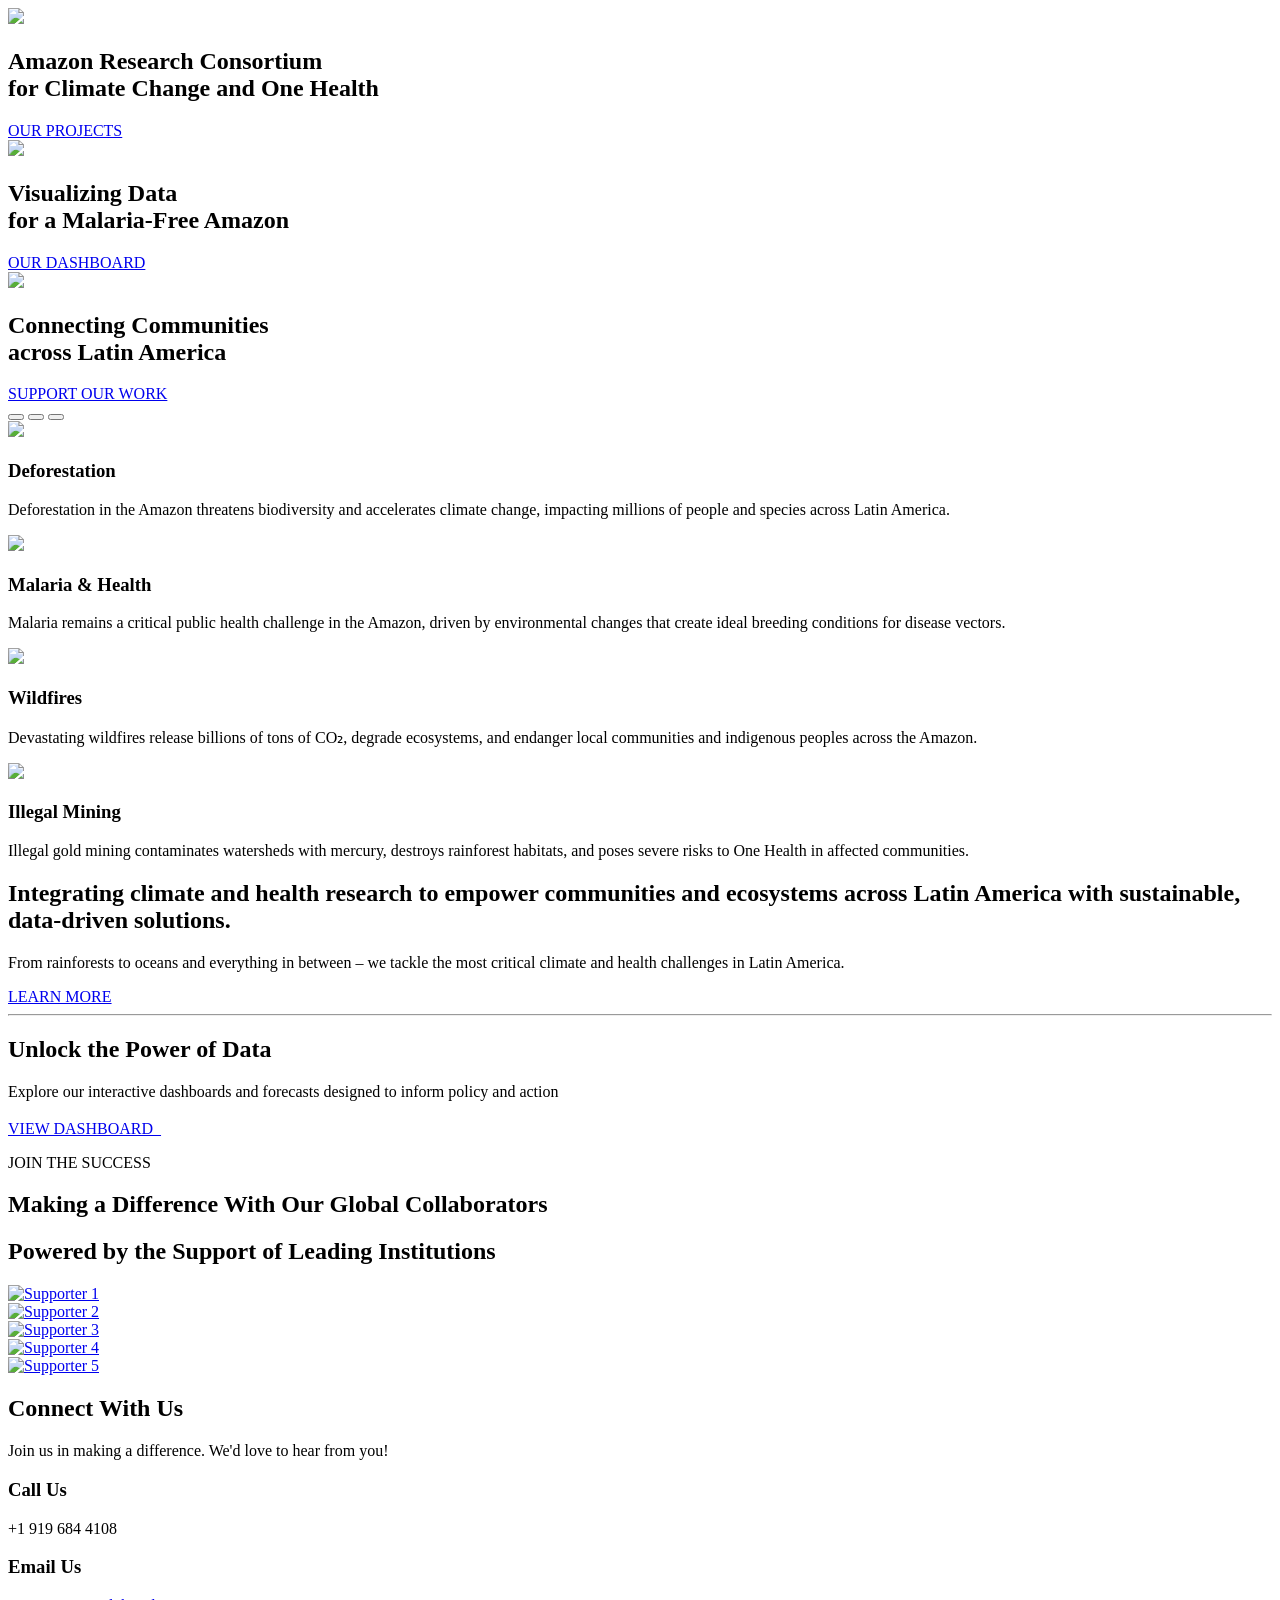
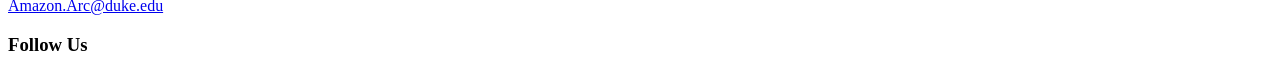
==== commit 1b2b25fb: "change in main and translation" ====
--- a/index.html
+++ b/index.html
@@ -5,11 +5,13 @@
     <meta name="viewport" content="width=device-width, initial-scale=1.0" />
     <title>Amazon Research Consortium for Climate Change and One Health</title>
     <script>
-      const isLocal = location.hostname === 'localhost' || location.hostname === '127.0.0.1';
-      const base = document.createElement('base');
-      base.href = isLocal ? '/' : '/amazonresearchconsortium/';
+      const isLocal =
+        location.hostname === "localhost" || location.hostname === "127.0.0.1";
+      const base = document.createElement("base");
+      base.href = isLocal ? "/" : "/amazonresearchconsortium/";
       document.head.prepend(base);
     </script>
+    <script src="js/i18n.js"></script>
     <link rel="stylesheet" href="css/index.css" />
   </head>
   <body>
@@ -17,199 +19,191 @@
     <script src="js/components/navbar.js"></script>
     <script src="js/index.js" defer></script>
 
-    <!-- Hero Section – Carousel -->
+    <!--SECTION Hero Section -->
     <section class="hero">
       <div class="hero-track" id="heroCarousel">
-
-        <!-- Slide 1 -->
+        <!--LINK Slide 1 -->
         <div class="hero-slide">
-          <img src="assets/Images-Media/banner-image1.jpg" alt="Aerial view of the Amazon rainforest and river" class="hero-img" />
+          <img src="assets/Images-Media/banner-image1.jpg" class="hero-img" />
           <div class="hero-overlay"></div>
           <div class="hero-content">
-            <h1 class="hero-title">
+            <h1 class="hero-title" data-i18n="hero-title1">
               Amazon Research Consortium<br />
-              <span class="hero-title-italic">for</span> Climate Change and One Health
+              <span data-i18n="hero-span1" class="hero-title-italic">for</span>
+              <span data-i18n="hero-span2">Climate Change and One Health</span>
             </h1>
-            <a href="#our_projects" class="hero-cta">OUR PROJECTS <i class="fa-solid fa-caret-down"></i></a>
-          </div>
-        </div>
-
-        <!-- Slide 2 -->
+            <a href="#our_projects" class="hero-cta" data-i18n="hero-cta1">
+              OUR PROJECTS <i class="fa-solid fa-caret-down"></i>
+            </a>
+          </div>
+        </div>
+
+        <!--LINK Slide 2 -->
         <div class="hero-slide">
-          <img src="assets/Images-Media/banner-image2.jpg" alt="Aerial view of the Amazon rainforest and river" class="hero-img" />
+          <img src="assets/Images-Media/banner-image2.jpg" class="hero-img" />
           <div class="hero-overlay"></div>
           <div class="hero-content">
-            <h1 class="hero-title">
+            <h1 class="hero-title" data-i18n="hero-title2">
               Visualizing Data<br />
-              <span class="hero-title-italic">for</span> a Malaria-Free Amazon
+              <span data-i18n="hero-span3" class="hero-title-italic">for</span>
+              <span data-i18n="hero-span4">a Malaria-Free Amazon</span>
             </h1>
-            <a href="#data-hub-section" class="hero-cta">OUR DASHBOARD <i class="fa-solid fa-caret-down"></i></a>
-          </div>
-        </div>
-
-        <!-- Slide 3 -->
+            <a href="#data-hub-section" class="hero-cta" data-i18n="hero-cta2">
+              OUR DASHBOARD <i class="fa-solid fa-caret-down"></i>
+            </a>
+          </div>
+        </div>
+
+        <!--LINK Slide 3 -->
         <div class="hero-slide">
-          <img src="assets/Images-Media/banner-image3.jpg" alt="Aerial view of the Amazon rainforest and river" class="hero-img" />
+          <img src="assets/Images-Media/banner-image3.jpg" class="hero-img" />
           <div class="hero-overlay"></div>
           <div class="hero-content">
-            <h1 class="hero-title">
+            <h1 class="hero-title" data-i18n="hero-title3">
               Connecting Communities<br />
-              <span class="hero-title-italic">across</span> Latin America
+              <span data-i18n="hero-span5" class="hero-title-italic"
+                >across</span
+              >
+              <span data-i18n="hero-span6">Latin America</span>
             </h1>
-            <a href="#news-section" class="hero-cta">SUPPORT OUR WORK <i class="fa-solid fa-caret-down"></i></a>
-          </div>
-        </div>
-
-      </div>
-
-      <!-- Hero navigation dots -->
+            <a href="#news-section" class="hero-cta" data-i18n="hero-cta3">
+              SUPPORT OUR WORK <i class="fa-solid fa-caret-down"></i>
+            </a>
+          </div>
+        </div>
+      </div>
+
+      <!--LINK Hero navigation POINTS -->
       <div class="hero-dots" id="heroDots">
         <button class="hero-dot active" aria-label="Slide 1"></button>
         <button class="hero-dot" aria-label="Slide 2"></button>
         <button class="hero-dot" aria-label="Slide 3"></button>
       </div>
     </section>
-
-    <!-- Mission Section -->
+    <!--!SECTION -->
+
+    <!--SECTION Mission Section -->
     <section id="main-content" class="mission">
       <div class="mission-inner">
         <div class="mission-mosaic">
-
-          <!-- Card 1: Deforestation -->
-          <div class="flip-card" tabindex="0" role="button" aria-label="Learn about Deforestation">
+          <!--LINK Card 1: Deforestation -->
+          <div class="flip-card" tabindex="0" role="button">
             <div class="flip-card-inner">
               <div class="flip-card-front">
-                <img src="assets/Images-Media/1.jpg" alt="Deforestation in the Amazon" class="mosaic-img" />
-                <div class="flip-hint"><i class="fa-solid fa-hand-pointer"></i></div>
+                <img src="assets/Images-Media/1.jpg" class="mosaic-img" />
+                <div class="flip-hint">
+                  <i class="fa-solid fa-hand-pointer"></i>
+                </div>
               </div>
               <div class="flip-card-back">
-                <h3 class="flip-back-title">Deforestation</h3>
-                <p class="flip-back-text">Deforestation in the Amazon threatens biodiversity and accelerates climate change, impacting millions of people and species across Latin America.</p>
-              </div>
-            </div>
-          </div>
-
-          <!-- Card 2: Malaria Mosquito -->
-          <div class="flip-card" tabindex="0" role="button" aria-label="Learn about Malaria">
+                <h3 data-i18n="Card1_Title" class="flip-back-title">
+                  Deforestation
+                </h3>
+                <p data-i18n="Card1_Description" class="flip-back-text">
+                  Deforestation in the Amazon threatens biodiversity and
+                  accelerates climate change, impacting millions of people and
+                  species across Latin America.
+                </p>
+              </div>
+            </div>
+          </div>
+
+          <!--LINK Card 2: Malaria Mosquito -->
+          <div class="flip-card" tabindex="0" role="button">
             <div class="flip-card-inner">
               <div class="flip-card-front">
-                <img src="assets/Images-Media/2.jpg" alt="Malaria mosquito close-up" class="mosaic-img" />
-                <div class="flip-hint"><i class="fa-solid fa-hand-pointer"></i></div>
+                <img src="assets/Images-Media/2.jpg" class="mosaic-img" />
+                <div class="flip-hint">
+                  <i class="fa-solid fa-hand-pointer"></i>
+                </div>
               </div>
               <div class="flip-card-back">
-                <h3 class="flip-back-title">Malaria &amp; Health</h3>
-                <p class="flip-back-text">Malaria remains a critical public health challenge in the Amazon, driven by environmental changes that create ideal breeding conditions for disease vectors.</p>
-              </div>
-            </div>
-          </div>
-
-          <!-- Card 3: Wildfire -->
-          <div class="flip-card" tabindex="0" role="button" aria-label="Learn about Wildfires">
+                <h3 data-i18n="Card2_Title" class="flip-back-title">
+                  Malaria &amp; Health
+                </h3>
+                <p data-i18n="Card2_Description" class="flip-back-text">
+                  Malaria remains a critical public health challenge in the
+                  Amazon, driven by environmental changes that create ideal
+                  breeding conditions for disease vectors.
+                </p>
+              </div>
+            </div>
+          </div>
+
+          <!--LINK Card 3: Wildfire -->
+          <div class="flip-card" tabindex="0" role="button">
             <div class="flip-card-inner">
               <div class="flip-card-front">
-                <img src="assets/Images-Media/3.jpg" alt="Wildfire burning through forest" class="mosaic-img" />
-                <div class="flip-hint"><i class="fa-solid fa-hand-pointer"></i></div>
+                <img src="assets/Images-Media/3.jpg" class="mosaic-img" />
+                <div class="flip-hint">
+                  <i class="fa-solid fa-hand-pointer"></i>
+                </div>
               </div>
               <div class="flip-card-back">
-                <h3 class="flip-back-title">Wildfires</h3>
-                <p class="flip-back-text">Devastating wildfires release billions of tons of CO₂, degrade ecosystems, and endanger local communities and indigenous peoples across the Amazon.</p>
-              </div>
-            </div>
-          </div>
-
-          <!-- Card 4: Gold Mining -->
-          <div class="flip-card" tabindex="0" role="button" aria-label="Learn about Gold Mining">
+                <h3 data-i18n="Card3_Title" class="flip-back-title">
+                  Wildfires
+                </h3>
+                <p data-i18n="Card3_Description" class="flip-back-text">
+                  Devastating wildfires release billions of tons of CO₂, degrade
+                  ecosystems, and endanger local communities and indigenous
+                  peoples across the Amazon.
+                </p>
+              </div>
+            </div>
+          </div>
+
+          <!--LINK Card 4: Gold Mining -->
+          <div class="flip-card" tabindex="0" role="button">
             <div class="flip-card-inner">
               <div class="flip-card-front">
-                <img src="assets/Images-Media/4.jpg" alt="Illegal gold mining in the Amazon" class="mosaic-img" />
-                <div class="flip-hint"><i class="fa-solid fa-hand-pointer"></i></div>
+                <img src="assets/Images-Media/4.jpg" class="mosaic-img" />
+                <div class="flip-hint">
+                  <i class="fa-solid fa-hand-pointer"></i>
+                </div>
               </div>
               <div class="flip-card-back">
-                <h3 class="flip-back-title">Illegal Mining</h3>
-                <p class="flip-back-text">Illegal gold mining contaminates watersheds with mercury, destroys rainforest habitats, and poses severe risks to One Health in affected communities.</p>
-              </div>
-            </div>
-          </div>
-
+                <h3 data-i18n="Card4_Title" class="flip-back-title">
+                  Illegal Mining
+                </h3>
+                <p data-i18n="Card4_Description" class="flip-back-text">
+                  Illegal gold mining contaminates watersheds with mercury,
+                  destroys rainforest habitats, and poses severe risks to One
+                  Health in affected communities.
+                </p>
+              </div>
+            </div>
+          </div>
         </div>
         <div class="mission-text">
-          <h2 class="mission-heading">
-            Integrating climate and health research to empower communities
-            and ecosystems across Latin America with sustainable, data-driven
+          <h2 data-i18n="mission-heading" class="mission-heading">
+            Integrating climate and health research to empower communities and
+            ecosystems across Latin America with sustainable, data-driven
             solutions.
           </h2>
-          <p class="mission-sub">
-            From rainforests to oceans and everything in between &ndash; we tackle the most
-            critical climate and health challenges in Latin America.
+          <p data-i18n="mission-sub" class="mission-sub">
+            From rainforests to oceans and everything in between &ndash; we
+            tackle the most critical climate and health challenges in Latin
+            America.
           </p>
-          <a href="pages/thegroup/about.html" class="mission-btn">LEARN MORE</a>
-        </div>
-      </div>
-    </section>
-
-    <!-- Where We Work Section -->
-    <section class="where-we-work">
-      <div class="where-inner">
-        <div class="where-text">
-          <h2 class="where-heading">Where We Work</h2>
-          <p class="where-sub">
-            Rooted in Latin America, our work is driven by impactful partnerships with local
-            communities and collaborators to create meaningful change. See how our
-            impact is growing as we expand to regions across Latin America.
-          </p>
-          <a href="#" class="where-btn">LEARN MORE</a>
-        </div>
-        <div class="where-map">
-          <img
-            src="assets/Images-Media/map-view.png"
-            alt="Map of Latin America showing our work locations: Honduras, Panama, Ecuador, Peru, and Brazil"
-            class="where-map-img"
-          />
-        </div>
-      </div>
-    </section>
-
-    <!-- Our Current Projects Section -->
-    <section id="our_projects" class="projects">
-      <div class="projects-header">
-        <h2 class="projects-title">Our Current Projects</h2>
-        <p class="projects-subtitle">
-          Discover how our current projects are advancing knowledge and creating solutions in the Amazon and beyond &gt;
-        </p>
-      </div>
-      <div class="projects-grid">
-        <a href="pages/ourwork/sistema.html" class="project-card">
-          <div class="project-img-placeholder">
-            <img src="assets/Images-Media/project1.jpg" alt="SISTEMA project thumbnail">
-          </div>
-          <h3 class="project-name">Getting to Zero: Satellite-Informed System to Support Elimination of Malaria in the Americas (SISTEMA)</h3>
-        </a>
-        <a href="pages/ourwork/malaria.html" class="project-card">
-          <div class="project-img-placeholder">
-            <img src="assets/Images-Media/project2.jpg" alt="Malaria response project thumbnail">
-          </div>
-          <h3 class="project-name">Improving Response to Malaria Outbreaks in Amazon - Basin Countries</h3>
-        </a>
-        <a href="pages/ourwork/acercar.html" class="project-card">
-          <div class="project-img-placeholder">
-            <img src="assets/Images-Media/project3.jpg" alt="ACERCAR project thumbnail">
-          </div>
-          <h3 class="project-name">A Consortium to Effectively Respond to Climate-Attributable Risks (ACERCAR)</h3>
-        </a>
-        <a href="pages/ourwork/eliminar.html" class="project-card">
-          <div class="project-img-placeholder">
-            <img src="assets/Images-Media/project4.jpg" alt="ELIMINAR Malaria project thumbnail">
-          </div>
-          <h3 class="project-name">Environmentally Linking Molecular Informatics and Network Analytics to Reduce Malaria (ELIMINAR Malaria)</h3>
-        </a>
-      </div>
-    </section>
-
-    <!-- Unlock the Power of Data – Hub Section -->
+          <a
+            data-i18n="mission-btn"
+            href="pages/thegroup/about.html"
+            class="mission-btn"
+            >LEARN MORE</a
+          >
+        </div>
+      </div>
+    </section>
+    <!--!SECTION -->
+
+    <!--SECTION Dashboard -->
     <section id="data-hub-section" class="data-hub-section">
       <hr class="data-divider" />
-      <h2 class="data-title">Unlock the Power of Data</h2>
-      <p class="data-subtitle">Explore our interactive dashboards and forecasts designed to inform policy and action</p>
+      <h2 data-i18n="index.h24" class="data-title">Unlock the Power of Data</h2>
+      <p data-i18n="index.p8" class="data-subtitle">
+        Explore our interactive dashboards and forecasts designed to inform
+        policy and action
+      </p>
 
       <!-- Tab Navigation Strip -->
       <div class="data-tabs-wrap">
@@ -218,7 +212,6 @@
 
       <!-- Spotlight Panel -->
       <div class="data-spotlight">
-
         <!-- Left: Visual Preview -->
         <div class="data-preview" id="dataPreview">
           <div class="data-preview-top">
@@ -240,144 +233,70 @@
           <p class="data-spot-desc" id="dataSpotDesc"></p>
           <div class="data-spot-tags" id="dataSpotTags"></div>
           <a href="#" class="data-view-btn" id="dataViewBtn">
-            VIEW DASHBOARD &nbsp;<i class="fa-solid fa-arrow-up-right-from-square"></i>
-          </a>
-        </div>
-
-      </div>
-    </section>
-
-    <!-- Upcoming Events Section -->
-    <section class="events">
-      <hr class="events-divider" />
-      <h2 class="events-title">Upcoming Events</h2>
-      <!-- Events are loaded dynamically from events.json -->
-      <div class="events-content"></div>
-    </section>
-    <script src="js/components/events.js"></script>
-
-    <!-- News & Project Updates Section -->
-    <section id="news-section" class="news">
-      <h2 class="news-title">News & Project Updates</h2>
-      <div class="news-grid">
-
-        <!-- Card 1 -->
-        <article class="news-card">
-          <div class="news-card__img">
-            <img src="assets/Images-Media/news1.jpg" alt="ELIMINAR Malaria Project">
-          </div>
-          <div class="news-card__body">
-            <a href="https://journals.ametsoc.org/view/journals/hydr/25/5/JHM-D-23-0064.1.xml" class="news-card__link">Introducing Our New Project: Effectively Linking Molecular Informatics and Network Analytics to Reduce Malaria (ELIMINAR-Malaria)</a>
-            <p class="news-card__meta">JUNE 18, 2024 | NEW RESEARCH PROJECT</p>
-          </div>
-        </article>
-
-        <!-- Card 2 -->
-        <article class="news-card">
-          <div class="news-card__img">
-            <img src="assets/Images-Media/news2.jpg" alt="Meteorological Forecast">
-          </div>
-          <div class="news-card__body">
-            <a href="https://journals.ametsoc.org/view/journals/hydr/25/5/JHM-D-23-0064.1.xml" class="news-card__link">Contributions of Initial Conditions and Meteorological Forecast to Subseasonal-to-Seasonal Hydrological Forecast Skill in Western Tropical South America</a>
-            <p class="news-card__meta">MAY 15, 2024 | NEW PUBLICATION</p>
-          </div>
-        </article>
-
-        <!-- Card 3 -->
-        <article class="news-card">
-          <div class="news-card__img">
-            <img src="assets/Images-Media/news3.jpg" alt="Climate Impact on Malaria Ecuador">
-          </div>
-          <div class="news-card__body">
-            <a href="https://journals.plos.org/climate/article?id=10.1371/journal.pclm.0000315" class="news-card__link">Impact of Climate and Land Use/ Land Cover Changes on Malaria Incidence in the Ecuadorian Amazon</a>
-            <p class="news-card__meta">APRIL 19, 2024 | NEW PUBLICATION</p>
-          </div>
-        </article>
-
-        <!-- Card 4 -->
-        <article class="news-card">
-          <div class="news-card__img">
-            <img src="assets/Images-Media/news4.jpg" alt="Malaria Response Study Protocol">
-          </div>
-          <div class="news-card__body">
-            <a href="https://bmjopen.bmj.com/content/14/4/e078911.info" class="news-card__link">Study Protocol: Improving Response to Malaria in the Amazon through Identification of Inter-Community Networks and Human Mobility in Border Regions of Ecuador, Peru, Brazil</a>
-            <p class="news-card__meta">APRIL 15, 2024 | NEW PUBLICATION</p>
-          </div>
-        </article>
-
-        <!-- Card 5 -->
-        <article class="news-card">
-          <div class="news-card__img">
-            <img src="assets/Images-Media/news5.jpg" alt="Malaria Control Peru PAMAFRO">
-          </div>
-          <div class="news-card__body">
-            <a href="https://www.thelancet.com/journals/lanam/article/PIIS2667-193X(23)00051-0/fulltext" class="news-card__link">The Impact of Sustained Malaria Control in the Loreto Region of Peru: A Retrospective, Observational, Spatially-Varying Interrupted Time Series Analysis of the PAMAFRO Program</a>
-            <p class="news-card__meta">MARCH 15, 2023 | NEW PUBLICATION</p>
-          </div>
-        </article>
-
-        <!-- Card 6 -->
-        <article class="news-card">
-          <div class="news-card__img">
-            <img src="assets/Images-Media/news6.jpg" alt="Gold Mining ASGM Workshop">
-          </div>
-          <div class="news-card__body">
-            <a href="https://www.thelancet.com/journals/lanam/article/PIIS2667-193X(23)00051-0/fulltext" class="news-card__link">Duke Team Gold Holds Workshop &ldquo;Bridging Policy, Research, and Implementation in ASGM&rdquo; with PureEarth Colombia and the US Department of State</a>
-            <p class="news-card__meta">JUNE 23, 2021 | POLICY, MINING, CONSERVATION</p>
-          </div>
-        </article>
-
-      </div>
-      <a href="pages/news.html" class="news-btn">MORE NEWS</a>
+            VIEW DASHBOARD &nbsp;<i
+              class="fa-solid fa-arrow-up-right-from-square"
+            ></i>
+          </a>
+        </div>
+      </div>
     </section>
 
     <!-- Global Collaborators -->
     <section class="collaborators">
-      <p class="collaborators-label">JOIN THE SUCCESS</p>
-      <h2 class="collaborators-title">Making a Difference With Our Global Collaborators</h2>
+      <p data-i18n="index.p15" class="collaborators-label">JOIN THE SUCCESS</p>
+      <h2 data-i18n="index.h27" class="collaborators-title">
+        Making a Difference With Our Global Collaborators
+      </h2>
       <div id="partners"></div>
       <script src="js/components/partners.js"></script>
     </section>
 
     <!-- Powered by the Support of Leading Institutions -->
     <section class="supporters">
-      <h2 class="supporters-title">Powered by the Support of Leading Institutions</h2>
+      <h2 data-i18n="index.h28" class="supporters-title">
+        Powered by the Support of Leading Institutions
+      </h2>
       <div class="supporters-grid">
         <div class="supporters-logo">
           <a href="https://climate.duke.edu">
-            <img src="assets/Logo/logo11.png" alt="Supporter 1">
+            <img src="assets/Logo/logo11.png" alt="Supporter 1" />
           </a>
         </div>
         <div class="supporters-logo">
           <a href="https://nicholas.duke.edu">
-            <img src="assets/Logo/logo12.png" alt="Supporter 2">
+            <img src="assets/Logo/logo12.png" alt="Supporter 2" />
           </a>
         </div>
         <div class="supporters-logo">
           <a href="https://appliedsciences.nasa.gov">
-            <img src="assets/Logo/logo13.png" alt="Supporter 3">
+            <img src="assets/Logo/logo13.png" alt="Supporter 3" />
           </a>
         </div>
         <div class="supporters-logo">
           <a href="https://www.niaid.nih.gov">
-            <img src="assets/Logo/logo14.png" alt="Supporter 4">
+            <img src="assets/Logo/logo14.png" alt="Supporter 4" />
           </a>
         </div>
         <div class="supporters-logo">
           <a href="https://www.niehs.nih.gov">
-            <img src="assets/Logo/logo15.png" alt="Supporter 5">
+            <img src="assets/Logo/logo15.png" alt="Supporter 5" />
           </a>
         </div>
       </div>
     </section>
 
     <!-- Connect With Us Section -->
-    <section class="connect" style="background-image: url('assets/Banner-Image/1.png');">
+    <section
+      class="connect"
+      style="background-image: url(&quot;assets/Banner-Image/1.png&quot;)"
+    >
       <div class="connect-overlay"></div>
       <div class="connect-container">
         <div class="connect-header">
-          <h2 class="connect-title">Connect With Us</h2>
-          <p class="connect-subtitle">Join us in making a difference. We'd love to hear from you!</p>
+          <h2 data-i18n="index.h29" class="connect-title">Connect With Us</h2>
+          <p data-i18n="index.p16" class="connect-subtitle">
+            Join us in making a difference. We'd love to hear from you!
+          </p>
         </div>
 
         <div class="connect-content">
@@ -388,7 +307,7 @@
               <div class="info-card__icon">
                 <i class="fa-solid fa-phone"></i>
               </div>
-              <h3 class="info-card__title">Call Us</h3>
+              <h3 data-i18n="index.h39" class="info-card__title">Call Us</h3>
               <p class="info-card__text">+1 919 684 4108</p>
             </div>
 
@@ -397,8 +316,12 @@
               <div class="info-card__icon">
                 <i class="fa-solid fa-envelope"></i>
               </div>
-              <h3 class="info-card__title">Email Us</h3>
-              <p class="info-card__text"><a href="mailto:Amazon.Arc@duke.edu">Amazon.Arc@duke.edu</a></p>
+              <h3 data-i18n="index.h310" class="info-card__title">Email Us</h3>
+              <p class="info-card__text">
+                <a data-i18n="index.a10" href="mailto:Amazon.Arc@duke.edu"
+                  >Amazon.Arc@duke.edu</a
+                >
+              </p>
             </div>
 
             <!-- Social Card -->
@@ -406,27 +329,25 @@
               <div class="info-card__icon">
                 <i class="fa-solid fa-share-nodes"></i>
               </div>
-              <h3 class="info-card__title">Follow Us</h3>
+              <h3 data-i18n="index.h311" class="info-card__title">Follow Us</h3>
               <div class="info-card__socials">
-                <a href="https://x.com/AmazonARC" target="_blank" rel="noopener" title="Follow on X">
+                <a
+                  href="https://x.com/AmazonARC"
+                  target="_blank"
+                  rel="noopener"
+                  title="Follow on X"
+                >
                   <i class="fa-brands fa-x-twitter"></i>
                 </a>
-                <a href="https://www.linkedin.com/company/amazon-research-consortium" target="_blank" rel="noopener" title="Connect on LinkedIn">
+                <a
+                  href="https://www.linkedin.com/company/amazon-research-consortium"
+                  target="_blank"
+                  rel="noopener"
+                  title="Connect on LinkedIn"
+                >
                   <i class="fa-brands fa-linkedin-in"></i>
                 </a>
               </div>
-            </div>
-          </div>
-
-          <!-- Right Side Message -->
-          <div class="connect-message">
-            <div class="message-box">
-              <p class="message-italic">At the ARC, we thrive on collaboration and innovation.</p>
-              <p class="message-text">
-                We are constantly on the lookout for dedicated individuals and organizations who are
-                passionate about driving meaningful change. We invite you to connect with us and share your
-                interest in making a difference. We look forward to hearing from you!
-              </p>
             </div>
           </div>
         </div>
--- a/css/index.css
+++ b/css/index.css
@@ -21,7 +21,7 @@
 .hero {
   position: relative;
   width: 100%;
-  height: 90vh;
+  height: 80vh;
   overflow: hidden;
 }
 
@@ -186,9 +186,7 @@
   }
 }
 
-/* ========================
-   Mission Section
-   ======================== */
+/* LINK Mission Section */
 .mission {
   padding: 6rem 4rem;
   background: #fff;
@@ -203,7 +201,6 @@
   gap: 5rem;
 }
 
-/* --- 2x2 Flip Card Grid --- */
 .mission-mosaic {
   flex: 0 0 46%;
   min-width: 0;
@@ -213,7 +210,6 @@
   gap: 0.75rem;
 }
 
-/* Flip card wrapper */
 .flip-card {
   position: relative;
   cursor: pointer;
@@ -380,6 +376,7 @@
 @media (max-width: 768px) {
   .mission {
     padding: 3rem 1.5rem;
+    padding-bottom: 1rem;
   }
 
   .mission-inner {
@@ -399,260 +396,32 @@
 
   .mission-sub {
     max-width: none;
+    margin-bottom: 1.5rem;
   }
 
   .mission-btn {
     margin: 0 auto;
   }
-}
-
-/* ========================
-   Where We Work Section
-   ======================== */
-.where-we-work {
-  position: relative;
-  background: linear-gradient(180deg, #fbfdff 0%, #f3faff 40%, #96c3e9 100%);
-  overflow: hidden;
-}
-
-.where-inner {
-  max-width: 1100px;
-  margin: 0 auto;
-  display: flex;
-  align-items: flex-start;
-  gap: 2rem;
-}
-
-.where-text {
-  flex: 0 0 38%;
-  padding: 2rem 0 3rem;
-}
-
-.where-heading {
-  font-family: Georgia, "Times New Roman", Times, serif;
-  font-weight: 400;
-  font-size: clamp(1.4rem, 2.2vw, 1.9rem);
-  line-height: 1.3;
-  color: #14505c;
-  margin-bottom: 1rem;
-}
-
-.where-sub {
-  font-size: 0.93rem;
-  color: #444;
-  line-height: 1.7;
-  margin-bottom: 1.8rem;
-  max-width: 420px;
-}
-
-.where-btn {
-  display: inline-block;
-  padding: 0.8rem 2rem;
-  background: #00264a;
-  color: #fff;
-  font-weight: 700;
-  font-size: 0.85rem;
-  letter-spacing: 0.1em;
-  text-decoration: none;
-  border: 2px solid #00264a;
-  transition:
-    background 0.3s ease,
-    color 0.3s ease,
-    transform 0.3s ease;
-}
-
-.where-btn:hover {
-  background: transparent;
-  color: #00264a;
-  transform: translateY(-2px);
-}
-
-.where-map {
-  flex: 1;
-  min-width: 0;
-  position: relative;
-  align-self: flex-start;
-  margin-right: -4rem;
-}
-
-.where-map-img {
-  display: block;
-  width: 100%;
-  max-width: 500px;
-  height: auto;
-}
-
-/* Where We Work responsive */
-@media (max-width: 1024px) {
-  .where-we-work {
-    padding: 4rem 0 0 2.5rem;
-  }
-
-  .where-inner {
-    gap: 1.5rem;
-  }
-
-  .where-map {
-    margin-right: -2.5rem;
-  }
-}
-
-@media (max-width: 768px) {
-  .where-we-work {
-    padding: 3rem 1.5rem 0;
-  }
-
-  .where-inner {
-    flex-direction: column;
-    gap: 2rem;
-  }
-
-  .where-text {
-    flex: none;
-    text-align: center;
-    padding: 0 0 1rem;
-  }
-
-  .where-sub {
-    max-width: none;
-  }
-
-  .where-btn {
-    margin: 0 auto;
-  }
-
-  .where-map {
-    margin-right: -1.5rem;
-  }
-
-  .where-map-img {
-    width: 100%;
-  }
-}
-
-
-/* ========================
-   Our Current Projects Section
-   ======================== */
-.projects {
-  padding: 3rem 4rem;
-  background: #fff;
-}
-
-.projects-header {
-  text-align: center;
-  margin-bottom: 3rem;
-}
-
-.projects-title {
-  font-family: Georgia, "Times New Roman", Times, serif;
-  font-weight: 400;
-  font-size: clamp(1.8rem, 2.8vw, 2.5rem);
-  color: #14505c;
-  margin-bottom: 0.75rem;
-}
-
-.projects-subtitle {
-  font-size: 1rem;
-  color: #555;
-  max-width: 700px;
-  margin: 0 auto;
-}
-
-.projects-grid {
-  display: grid;
-  grid-template-columns: repeat(4, 1fr);
-  gap: 1.5rem;
-  max-width: 1300px;
-  margin: 0 auto;
-}
-
-.project-card {
-  text-decoration: none;
-  display: flex;
-  flex-direction: column;
-  gap: 1rem;
-  transition: transform 0.3s ease;
-}
-
-.project-card:hover {
-  transform: translateY(-4px);
-}
-
-.project-img-placeholder {
-  width: 100%;
-  aspect-ratio: 4 / 3;
-  background: #b0b8bf; /* fallback color while image loads */
-  border-radius: 2px;
-  background-size: cover;       /* preserved for compatibility if backgrounds are used */
-  background-position: center;  /* center the focal point */
-  background-repeat: no-repeat;
-  position: relative;           /* for optional overlay pseudo-element */
-  overflow: hidden;
-  min-height: 140px;            /* fallback for browsers without aspect-ratio */
-}
-
-/* Optional subtle overlay if you want to darken images for better contrast */
-.project-img-placeholder::after{
-  content: "";
-  position: absolute;
-  inset: 0;
-  background: linear-gradient(180deg, rgba(0,0,0,0.0) 0%, rgba(0,0,0,0.18) 100%);
-  pointer-events: none;
-}
-
-/* Images placed with <img> should fill the placeholder */
-.project-img-placeholder img{
-  display: block;
-  width: 100%;
-  height: 100%;
-  object-fit: cover;
-  object-position: center;
-  border-radius: 2px;
-}
-
-.project-card:hover .project-img-placeholder {
-  box-shadow: 0 6px 20px rgba(0, 0, 0, 0.15);
-}
-
-.project-name {
-  font-family: Arial, Helvetica, sans-serif;
-  font-weight: 700;
-  font-size: 0.95rem;
-  line-height: 1.45;
-  color: #e87722;
-}
-
-.project-card:hover .project-name {
-  text-decoration: underline;
-}
-
-/* Projects responsive */
-@media (max-width: 1024px) {
-  .projects {
-    padding: 4rem 2.5rem;
-  }
-
-  .projects-grid {
-    grid-template-columns: repeat(2, 1fr);
-    gap: 2rem;
-  }
-}
-
-@media (max-width: 600px) {
-  .projects {
-    padding: 3rem 1.5rem;
-  }
-
-  .projects-grid {
-    grid-template-columns: 1fr;
-    gap: 2rem;
-  }
-}
-
-/* ======================================
-   Unlock the Power of Data – Hub
-   ====================================== */
+
+  .mission-heading {
+    font-size: clamp(1.35rem, 2.6vw, 2.4rem);
+  }
+
+  .flip-card-back {
+    padding: 1rem;
+    gap: 0.3rem;
+  }
+
+  .flip-back-title {
+    font-size: clamp(0.85rem, 1.4vw, 1.3rem);
+  }
+
+  .flip-back-text {
+    font-size: clamp(0.7rem, 1vw, 0.9rem);
+  }
+}
+
+/* LINK Dashborad */
 .data-hub-section {
   padding: 3rem 4rem 5rem;
   background: #fafafa;
@@ -903,11 +672,11 @@
 }
 
 .data-view-btn {
-  display: inline-flex;
+  display: flex;
   align-items: center;
   gap: 0.5rem;
   align-self: flex-start;
-  padding: 0.9rem 2.2rem;
+  padding: 0.9rem 2.28rem;
   background: #00264a;
   color: #fff;
   font-family: Arial, Helvetica, sans-serif;
@@ -942,7 +711,7 @@
   }
 }
 
-@media (max-width: 600px) {
+@media (max-width: 800px) {
   .data-hub-section {
     padding: 2rem 1.25rem 3rem;
   }
@@ -959,252 +728,20 @@
   .data-preview {
     min-height: 220px;
   }
-}
-
-/* ========================
-   Upcoming Events Section
-   ======================== */
-.events {
-  padding: 3rem 4rem 5rem;
-  background: #fff;
-  max-width: 1100px;
-  margin: 0 auto;
-}
-
-.events-divider {
-  border: none;
-  border-top: 2px solid #ccc;
-  margin-bottom: 2.5rem;
-}
-
-.events-title {
-  font-family: Georgia, "Times New Roman", Times, serif;
-  font-weight: 400;
-  font-size: clamp(1.8rem, 2.8vw, 2.5rem);
-  color: #14505c;
-  margin-bottom: 0.25rem;
-  padding-bottom: 0.5rem;
-  border-bottom: 3px solid #e87722;
-  display: inline-block;
-}
-
-.events-content {
-  margin-top: 2.5rem;
-}
-
-.events-event-title {
-  font-family: Arial, Helvetica, sans-serif;
-  font-weight: 700;
-  font-size: 1.05rem;
-  letter-spacing: 0.03em;
-  color: #e87722;
-  text-transform: uppercase;
-  margin-bottom: 1.2rem;
-}
-
-.events-subtitle {
-  font-family: Arial, Helvetica, sans-serif;
-  font-weight: 700;
-  font-size: 0.95rem;
-  color: #333;
-  margin-top: 1.8rem;
-  margin-bottom: 0.4rem;
-}
-
-.events-text {
-  font-size: 0.93rem;
-  color: #444;
-  line-height: 1.7;
-  margin-bottom: 0.5rem;
-}
-
-.events-list {
-  list-style: none;
-  padding: 0;
-  margin: 0.5rem 0 0;
-}
-
-.events-list li {
-  font-size: 0.93rem;
-  color: #444;
-  line-height: 1.7;
-  padding-left: 1rem;
-}
-
-.events-list li::before {
-  content: "\2013";
-  margin-right: 0.5rem;
-  margin-left: -1rem;
-}
-
-.events-btn {
-  display: inline-block;
-  margin-top: 2rem;
-  padding: 0.9rem 2.2rem;
-  background: #00264a;
-  color: #fff;
-  font-weight: 700;
-  font-size: 0.85rem;
-  letter-spacing: 0.1em;
-  text-decoration: none;
-  border: 2px solid #00264a;
-  transition:
-    background 0.3s ease,
-    color 0.3s ease,
-    transform 0.3s ease;
-}
-
-.events-btn:hover {
-  background: transparent;
-  color: #00264a;
-  transform: translateY(-2px);
-}
-
-/* Events responsive */
-@media (max-width: 768px) {
-  .events {
-    padding: 2rem 1.5rem 3rem;
-  }
-}
-
-/* ==============================
-   News & Project Updates Section
-   ============================== */
-.news {
-  padding: 4rem 4rem 5rem;
-  background: #fff;
-  max-width: 1200px;
-  margin: 0 auto;
-}
-
-.news-title {
-  font-family: Georgia, "Times New Roman", Times, serif;
-  font-weight: 400;
-  font-size: clamp(1.8rem, 2.8vw, 2.5rem);
-  color: #14505c;
-  margin-bottom: 2.5rem;
-  padding-bottom: 0.5rem;
-  border-bottom: 3px solid #e87722;
-  display: inline-block;
-}
-
-.news-grid {
-  display: grid;
-  grid-template-columns: 1fr 1fr;
-  gap: 2.5rem 3rem;
-}
-
-.news-card {
-  display: flex;
-  gap: 1.2rem;
-  align-items: flex-start;
-}
-
-.news-card__img {
-  width: 200px;
-  min-width: 200px;
-  aspect-ratio: 4 / 3;
-  background: #b0b8bf;
-  flex-shrink: 0;
-  border-radius: 6px;
-  overflow: hidden;
-  display: flex;
-  align-items: center;
-  justify-content: center;
-}
-
-.news-card__img img {
-  width: 100%;
-  height: 100%;
-  object-fit: cover;
-  object-position: center;
-  display: block;
-  transition: transform 0.3s ease;
-}
-
-.news-card__body {
-  display: flex;
-  flex-direction: column;
-  gap: 0.5rem;
-}
-
-.news-card__link {
-  font-family: Georgia, "Times New Roman", Times, serif;
-  font-size: 0.95rem;
-  line-height: 1.5;
-  color: #e87722;
-  text-decoration: none;
-  transition: color 0.3s ease;
-}
-
-.news-card__link:hover {
-  color: #14505c;
-  text-decoration: underline;
-}
-
-.news-card__meta {
-  font-family: Arial, Helvetica, sans-serif;
-  font-size: 0.75rem;
-  font-weight: 700;
-  letter-spacing: 0.04em;
-  color: #555;
-  text-transform: uppercase;
-}
-
-.news-btn {
-  display: inline-block;
-  margin-top: 2.5rem;
-  padding: 0.9rem 2.2rem;
-  background: #00264a;
-  color: #fff;
-  font-weight: 700;
-  font-size: 0.85rem;
-  letter-spacing: 0.1em;
-  text-decoration: none;
-  border: 2px solid #00264a;
-  transition:
-    background 0.3s ease,
-    color 0.3s ease,
-    transform 0.3s ease;
-}
-
-.news-btn:hover {
-  background: transparent;
-  color: #00264a;
-  transform: translateY(-2px);
-}
-
-/* News responsive */
-@media (max-width: 1024px) {
-  .news-card__img {
-    width: 160px;
-    min-width: 160px;
-  }
-}
-
-@media (max-width: 768px) {
-  .news {
-    padding: 2.5rem 1.5rem 3rem;
-  }
-  .news-grid {
-    grid-template-columns: 1fr;
-    gap: 2rem;
-  }
-}
-
-@media (max-width: 480px) {
-  .news-card {
-    flex-direction: column;
-  }
-  .news-card__img {
+
+  .data-title {
+    font-size: clamp(1.5rem, 2.6vw, 2.4rem);
+  }
+
+  .data-view-btn {
     width: 100%;
-    min-width: unset;
-  }
-}
-
-/* ==========================================
-   Supporters – Leading Institutions
-   ========================================== */
+    text-align: center;
+    display: flex;
+    justify-content: center;
+  }
+}
+
+/*LINK Supporters*/
 .collaborators {
   padding: 4rem 4rem 3.5rem;
   background: #f5f1ec;
@@ -1302,7 +839,7 @@
   }
 }
 
-/* LINK CONTACT*/
+/* LINK Contact*/
 .connect {
   position: relative;
   background-size: cover;
@@ -1315,7 +852,7 @@
 .connect-overlay {
   position: absolute;
   inset: 0;
-  background: linear-gradient(135deg, rgba(25, 26, 26, 0.85) 0%, rgba(240, 241, 241, 0.313) 100%);
+  background: linear-gradient(135deg, rgba(25, 26, 26, 0.71) 0%, rgba(46, 47, 47, 0.55) 100%);
 }
 
 .connect-container {
@@ -1443,38 +980,6 @@
   box-shadow: 0 6px 16px rgba(34, 57, 232, 0.4);
 }
 
-/* Connect Message Box */
-.connect-message {
-  display: flex;
-  align-items: center;
-}
-
-.message-box {
-  background: rgba(255, 255, 255, 0.635);
-  padding: 2rem 2.5rem;
-  border-radius: 12px;
-  border-left: 6px solid #012169;
-  box-shadow: 0 8px 32px rgba(0, 0, 0, 0.1);
-}
-
-.message-italic {
-  font-family: Georgia, "Times New Roman", Times, serif;
-  font-style: italic;
-  font-size: 1.15rem;
-  color: #14505c;
-  margin: 0 0 1rem 0;
-  font-weight: 600;
-}
-
-.message-text {
-  font-family: Arial, Helvetica, sans-serif;
-  font-size: 0.95rem;
-  color: #444;
-  line-height: 1.8;
-  font-weight: 500;
-  margin: 0;
-}
-
 /* Connect responsive */
 @media (max-width: 1024px) {
   .contact-info-cards {
@@ -1482,7 +987,7 @@
   }
 }
 
-@media (max-width: 768px) {
+@media (max-width: 800px) {
   .connect-container {
     padding: 3rem 1.5rem 3.5rem;
   }
@@ -1503,8 +1008,8 @@
   .info-card {
     padding: 1.5rem 1rem;
   }
-
-  .message-box {
-    padding: 1.8rem 1.5rem;
-  }
-}
+  
+  .info-card__icon {
+    font-size: 1.5rem;
+  }
+}
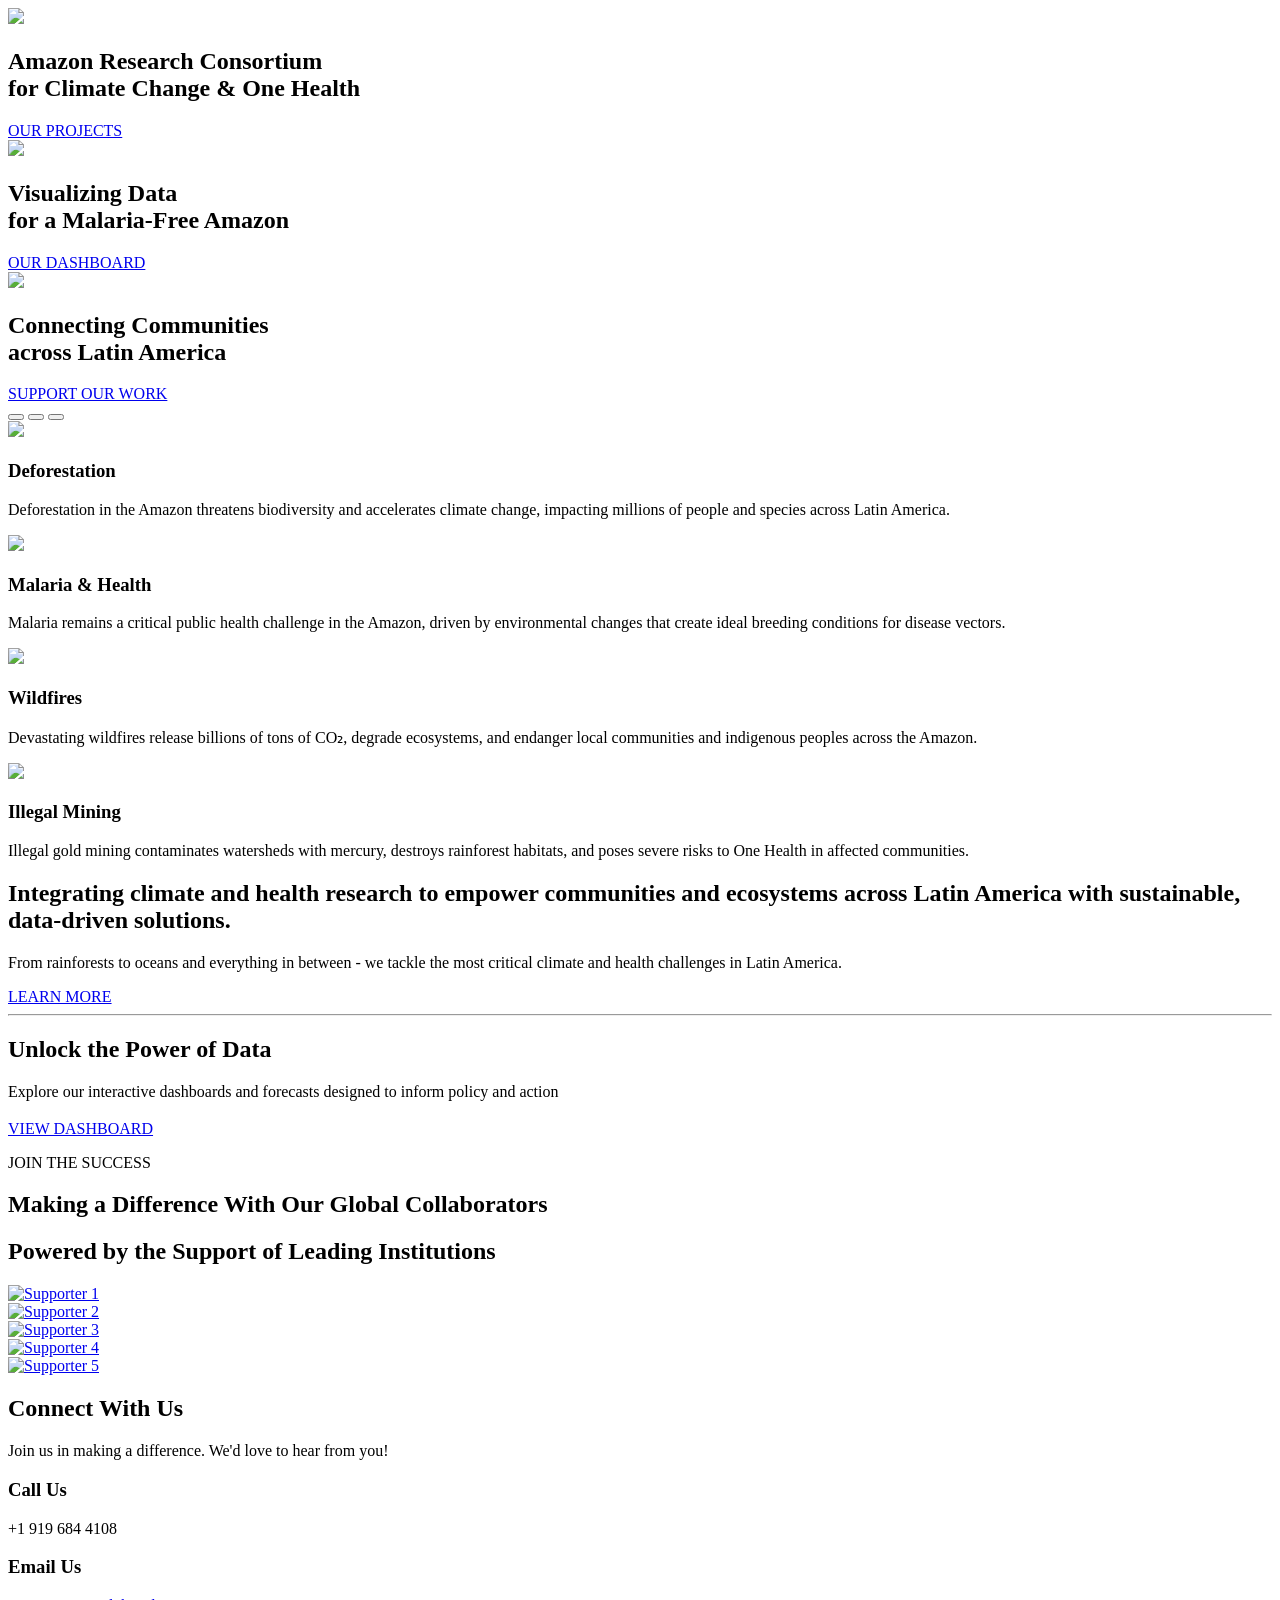
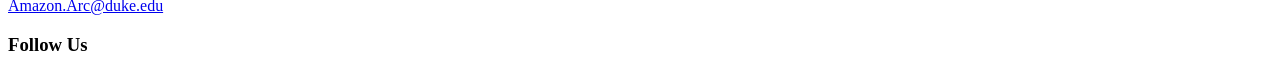
==== commit 012f765f: "important change" ====
--- a/index.html
+++ b/index.html
@@ -11,7 +11,7 @@
       base.href = isLocal ? "/" : "/amazonresearchconsortium/";
       document.head.prepend(base);
     </script>
-    <script src="js/i18n.js"></script>
+    <script src="/js/i18n.js"></script>
     <link rel="stylesheet" href="css/index.css" />
   </head>
   <body>
@@ -199,8 +199,10 @@
     <!--SECTION Dashboard -->
     <section id="data-hub-section" class="data-hub-section">
       <hr class="data-divider" />
-      <h2 data-i18n="index.h24" class="data-title">Unlock the Power of Data</h2>
-      <p data-i18n="index.p8" class="data-subtitle">
+      <h2 data-i18n="dash-title" class="data-title">
+        Unlock the Power of Data
+      </h2>
+      <p data-i18n="dash-descp" class="data-subtitle">
         Explore our interactive dashboards and forecasts designed to inform
         policy and action
       </p>
@@ -232,7 +234,12 @@
           <h3 class="data-spot-title" id="dataSpotTitle"></h3>
           <p class="data-spot-desc" id="dataSpotDesc"></p>
           <div class="data-spot-tags" id="dataSpotTags"></div>
-          <a href="#" class="data-view-btn" id="dataViewBtn">
+          <a
+            href="#"
+            class="data-view-btn"
+            id="dataViewBtn"
+            data-i18n="dashboard.btn"
+          >
             VIEW DASHBOARD &nbsp;<i
               class="fa-solid fa-arrow-up-right-from-square"
             ></i>
@@ -240,20 +247,21 @@
         </div>
       </div>
     </section>
-
-    <!-- Global Collaborators -->
+    <!--!SECTION -->
+    <!-- SECTION Collaborators -->
     <section class="collaborators">
-      <p data-i18n="index.p15" class="collaborators-label">JOIN THE SUCCESS</p>
-      <h2 data-i18n="index.h27" class="collaborators-title">
+      <p data-i18n="collab-title" class="collaborators-label">
+        JOIN THE SUCCESS
+      </p>
+      <h2 data-i18n="collab-description1" class="collaborators-title">
         Making a Difference With Our Global Collaborators
       </h2>
       <div id="partners"></div>
       <script src="js/components/partners.js"></script>
     </section>
 
-    <!-- Powered by the Support of Leading Institutions -->
     <section class="supporters">
-      <h2 data-i18n="index.h28" class="supporters-title">
+      <h2 data-i18n="collab-description2" class="supporters-title">
         Powered by the Support of Leading Institutions
       </h2>
       <div class="supporters-grid">
@@ -284,8 +292,8 @@
         </div>
       </div>
     </section>
-
-    <!-- Connect With Us Section -->
+    <!--!SECTION-->
+    <!-- SECTION CONNECT -->
     <section
       class="connect"
       style="background-image: url(&quot;assets/Banner-Image/1.png&quot;)"
@@ -293,8 +301,10 @@
       <div class="connect-overlay"></div>
       <div class="connect-container">
         <div class="connect-header">
-          <h2 data-i18n="index.h29" class="connect-title">Connect With Us</h2>
-          <p data-i18n="index.p16" class="connect-subtitle">
+          <h2 data-i18n="connect-title" class="connect-title">
+            Connect With Us
+          </h2>
+          <p data-i18n="connect-description" class="connect-subtitle">
             Join us in making a difference. We'd love to hear from you!
           </p>
         </div>
@@ -307,7 +317,9 @@
               <div class="info-card__icon">
                 <i class="fa-solid fa-phone"></i>
               </div>
-              <h3 data-i18n="index.h39" class="info-card__title">Call Us</h3>
+              <h3 data-i18n="connect-phone" class="info-card__title">
+                Call Us
+              </h3>
               <p class="info-card__text">+1 919 684 4108</p>
             </div>
 
@@ -316,7 +328,9 @@
               <div class="info-card__icon">
                 <i class="fa-solid fa-envelope"></i>
               </div>
-              <h3 data-i18n="index.h310" class="info-card__title">Email Us</h3>
+              <h3 data-i18n="connect-email" class="info-card__title">
+                Email Us
+              </h3>
               <p class="info-card__text">
                 <a data-i18n="index.a10" href="mailto:Amazon.Arc@duke.edu"
                   >Amazon.Arc@duke.edu</a
@@ -329,7 +343,9 @@
               <div class="info-card__icon">
                 <i class="fa-solid fa-share-nodes"></i>
               </div>
-              <h3 data-i18n="index.h311" class="info-card__title">Follow Us</h3>
+              <h3 data-i18n="connect-social" class="info-card__title">
+                Follow Us
+              </h3>
               <div class="info-card__socials">
                 <a
                   href="https://x.com/AmazonARC"
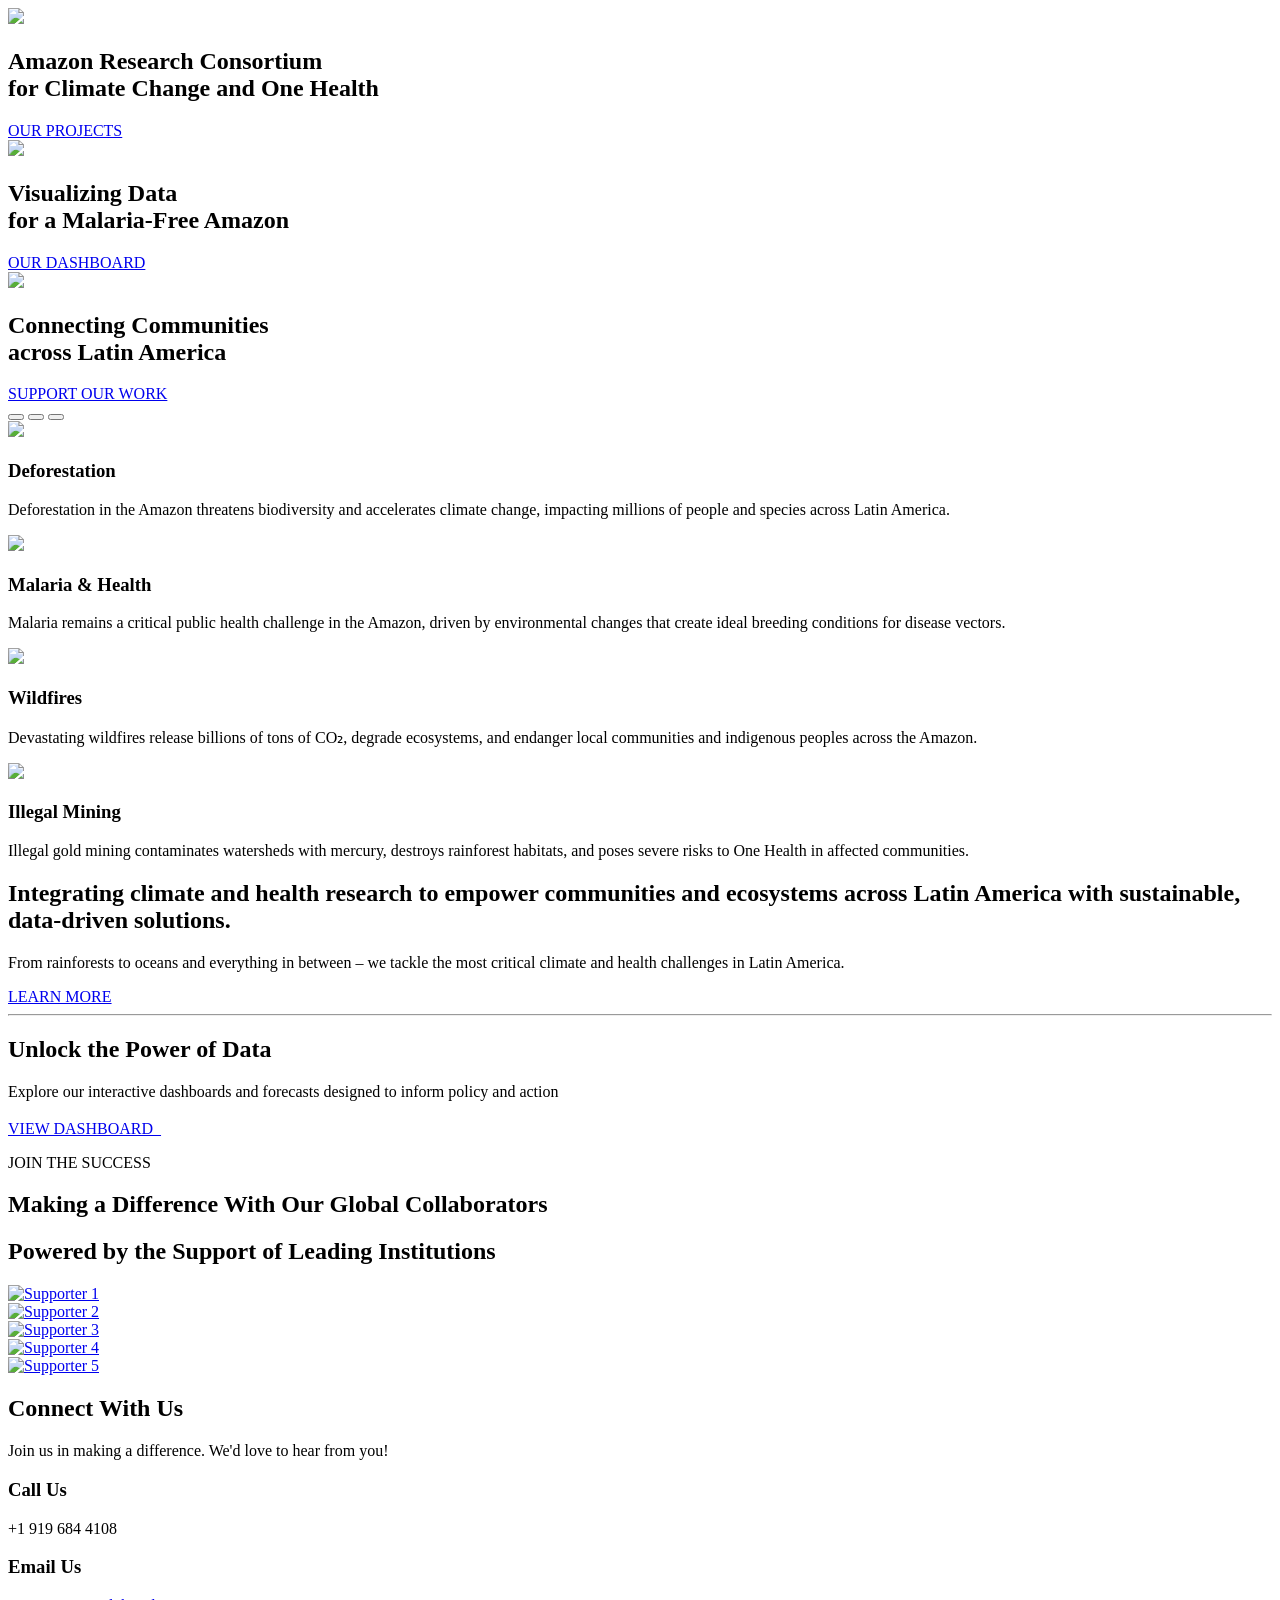
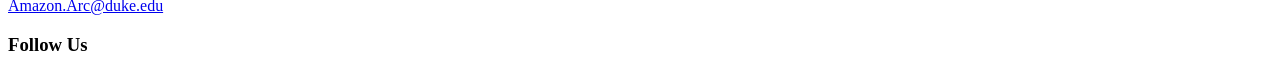
==== commit 8541cdcf: "change importan 2" ====
--- a/index.html
+++ b/index.html
@@ -11,7 +11,7 @@
       base.href = isLocal ? "/" : "/amazonresearchconsortium/";
       document.head.prepend(base);
     </script>
-    <script src="/js/i18n.js"></script>
+    <script src="js/i18n.js"></script>
     <link rel="stylesheet" href="css/index.css" />
   </head>
   <body>
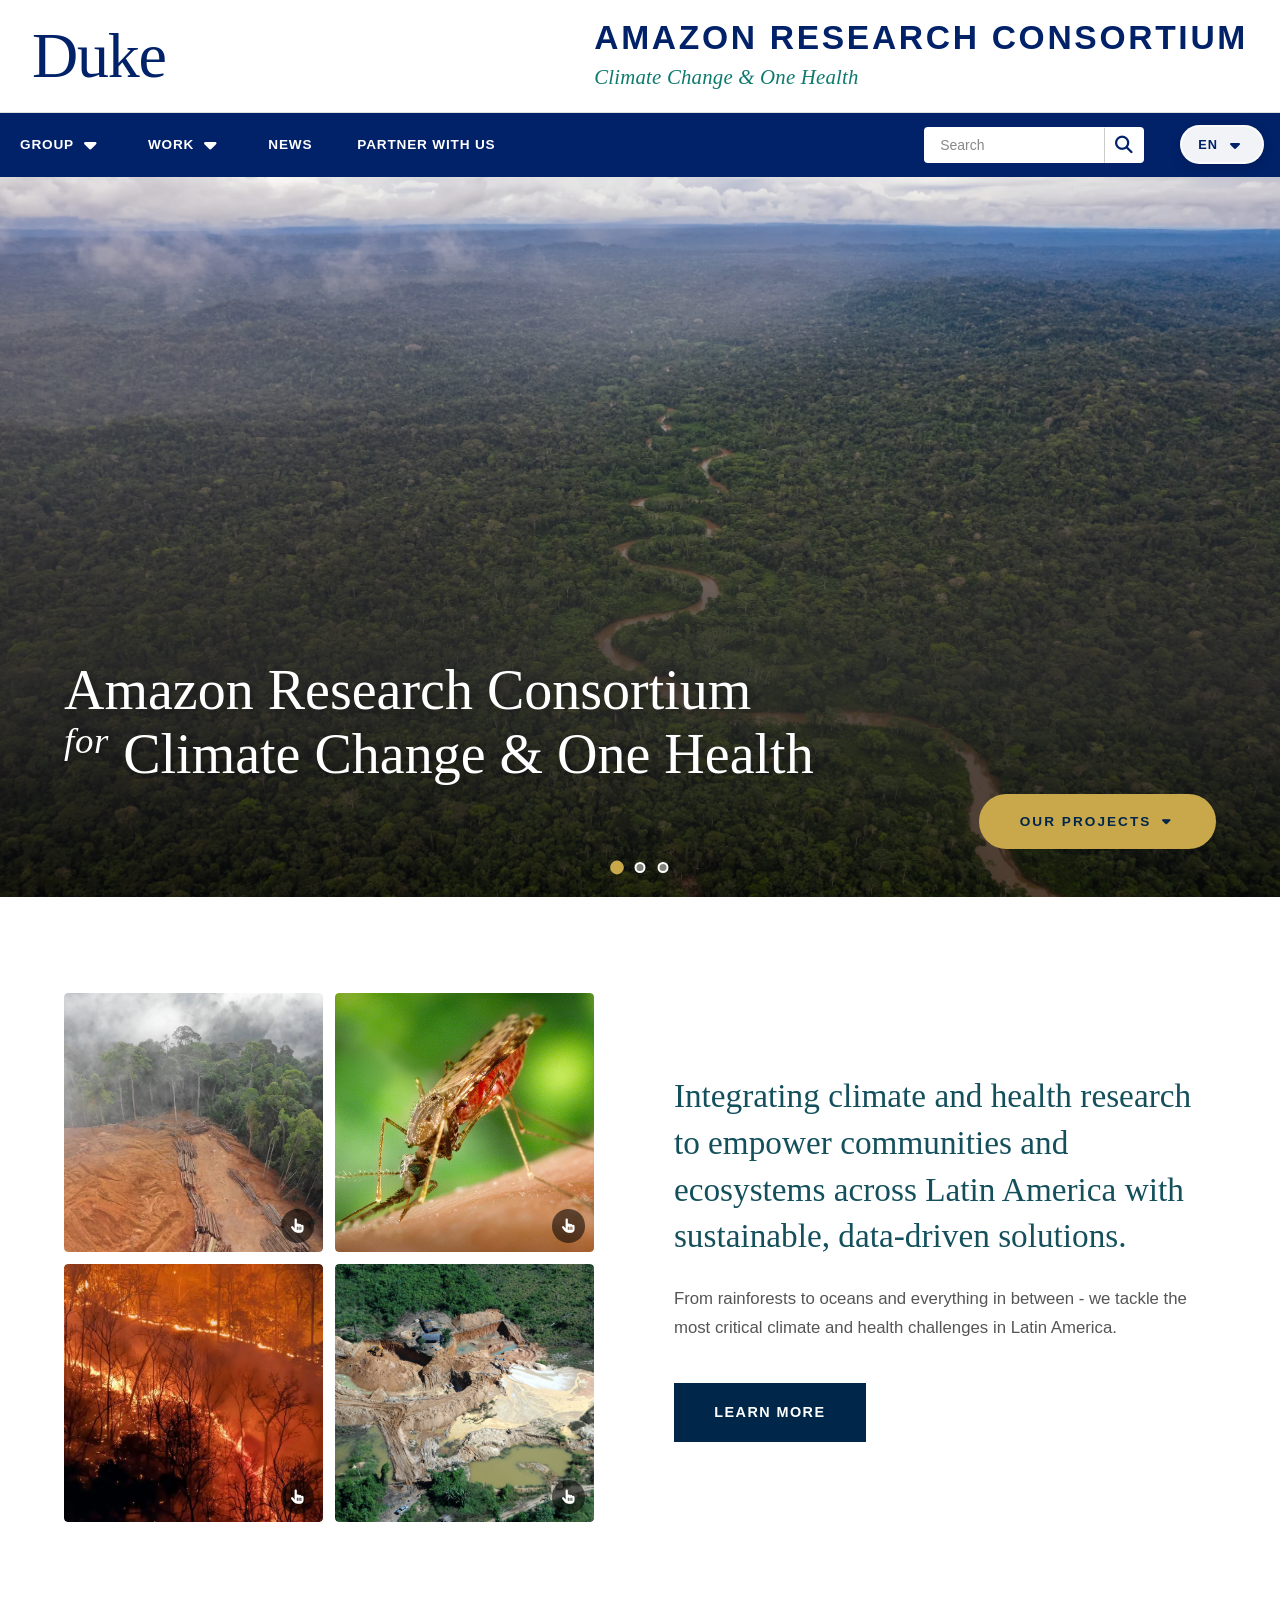
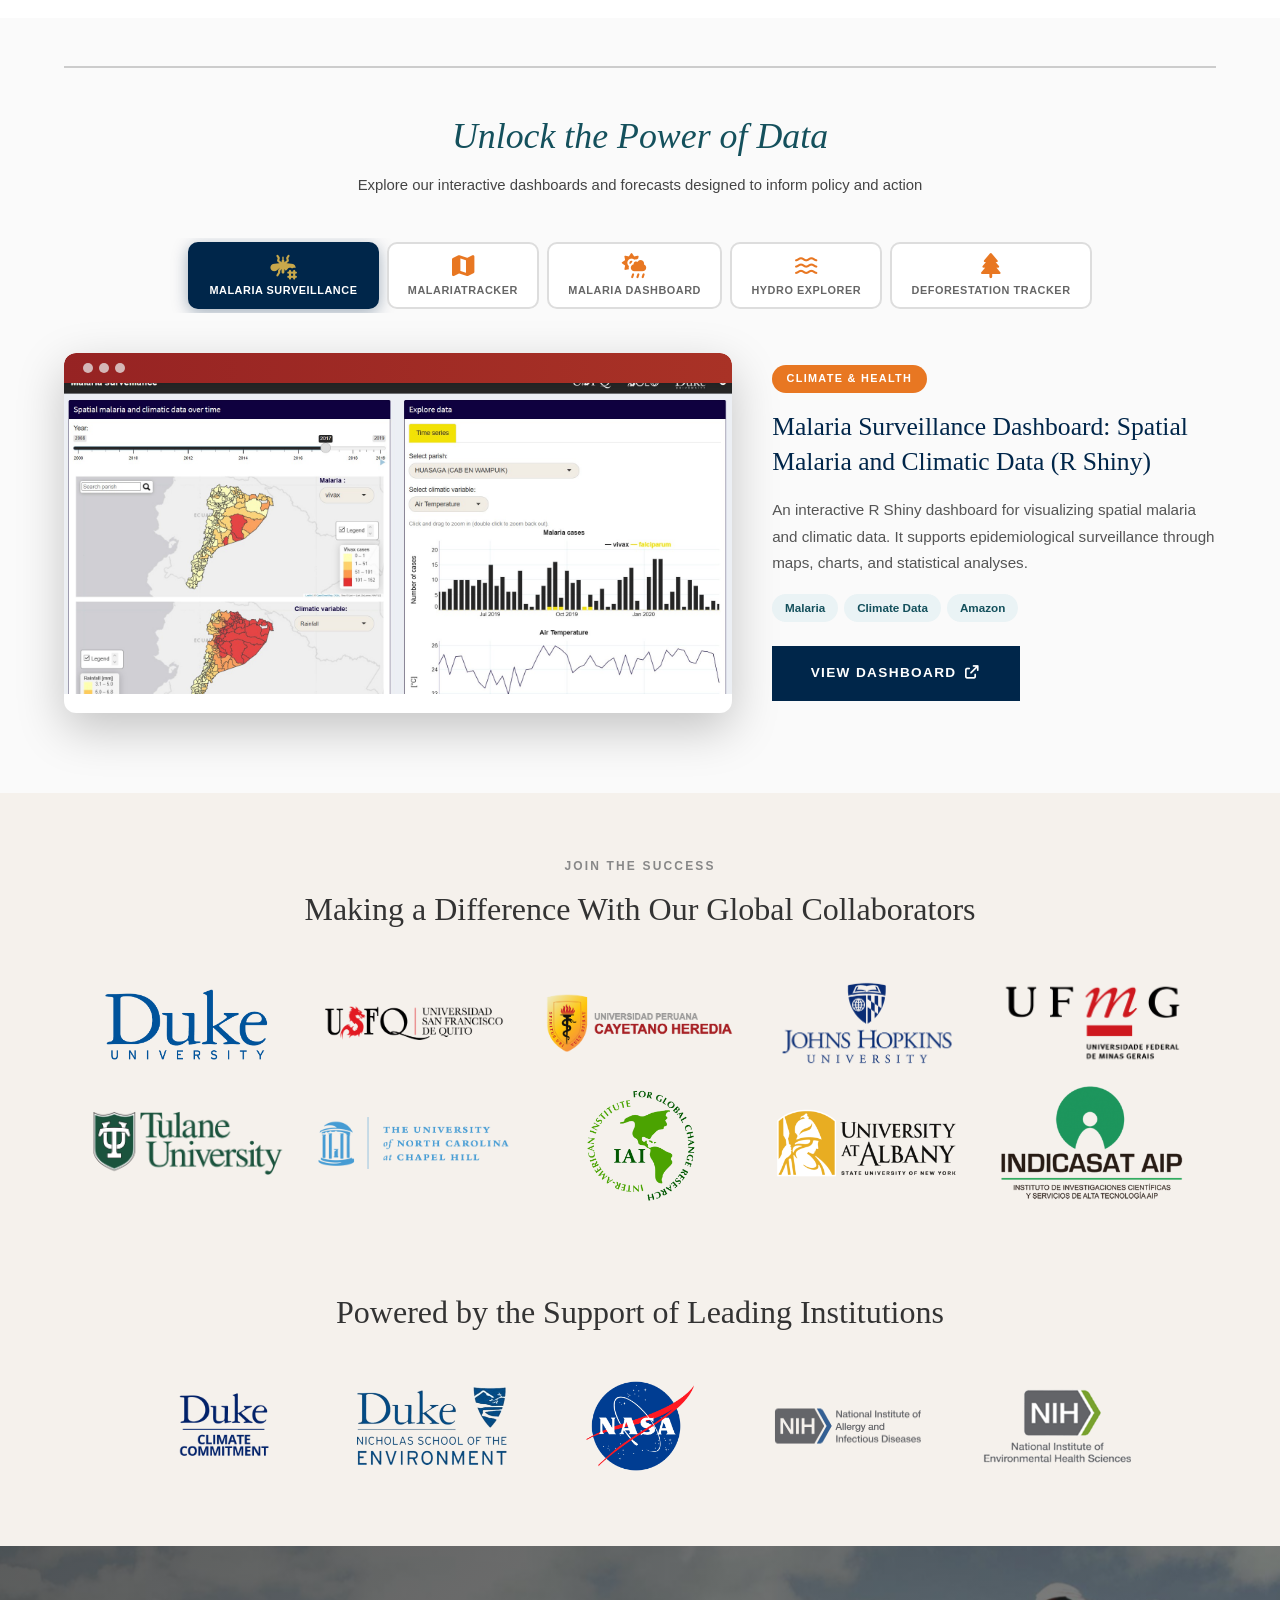
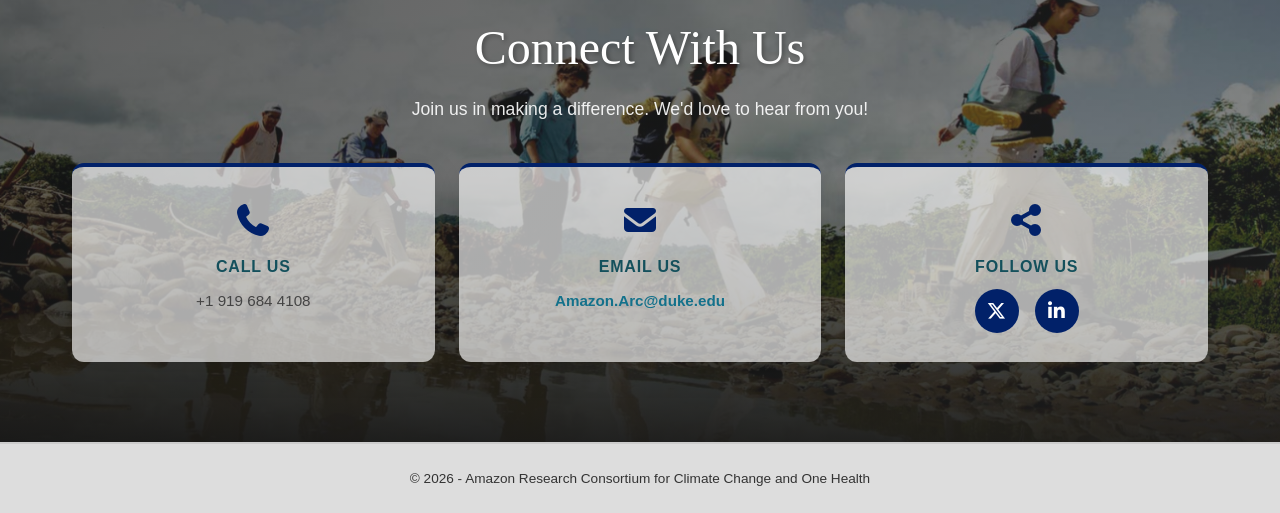
==== commit de0d3e7b: "change test" ====
--- a/index.html
+++ b/index.html
@@ -5,10 +5,14 @@
     <meta name="viewport" content="width=device-width, initial-scale=1.0" />
     <title>Amazon Research Consortium for Climate Change and One Health</title>
     <script>
-      const isLocal =
-        location.hostname === "localhost" || location.hostname === "127.0.0.1";
+      const isLocal = location.hostname === "localhost" || location.hostname === "127.0.0.1";
       const base = document.createElement("base");
-      base.href = isLocal ? "/" : "/amazonresearchconsortium/";
+      if (isLocal) {
+        base.href = "/";
+      } else {
+        const match = location.pathname.match(/^(\/[^/]+\/)/);
+        base.href = match ? match[1] : "/";
+      }
       document.head.prepend(base);
     </script>
     <script src="js/i18n.js"></script>
@@ -332,9 +336,7 @@
                 Email Us
               </h3>
               <p class="info-card__text">
-                <a data-i18n="index.a10" href="mailto:Amazon.Arc@duke.edu"
-                  >Amazon.Arc@duke.edu</a
-                >
+                <a href="mailto:Amazon.Arc@duke.edu">Amazon.Arc@duke.edu</a>
               </p>
             </div>
 
--- a/css/index.css
+++ b/css/index.css
@@ -413,11 +413,11 @@
   }
 
   .flip-back-title {
-    font-size: clamp(0.85rem, 1.4vw, 1.3rem);
+    font-size: 16px;
   }
 
   .flip-back-text {
-    font-size: clamp(0.7rem, 1vw, 0.9rem);
+    font-size: 9px;
   }
 }
 
